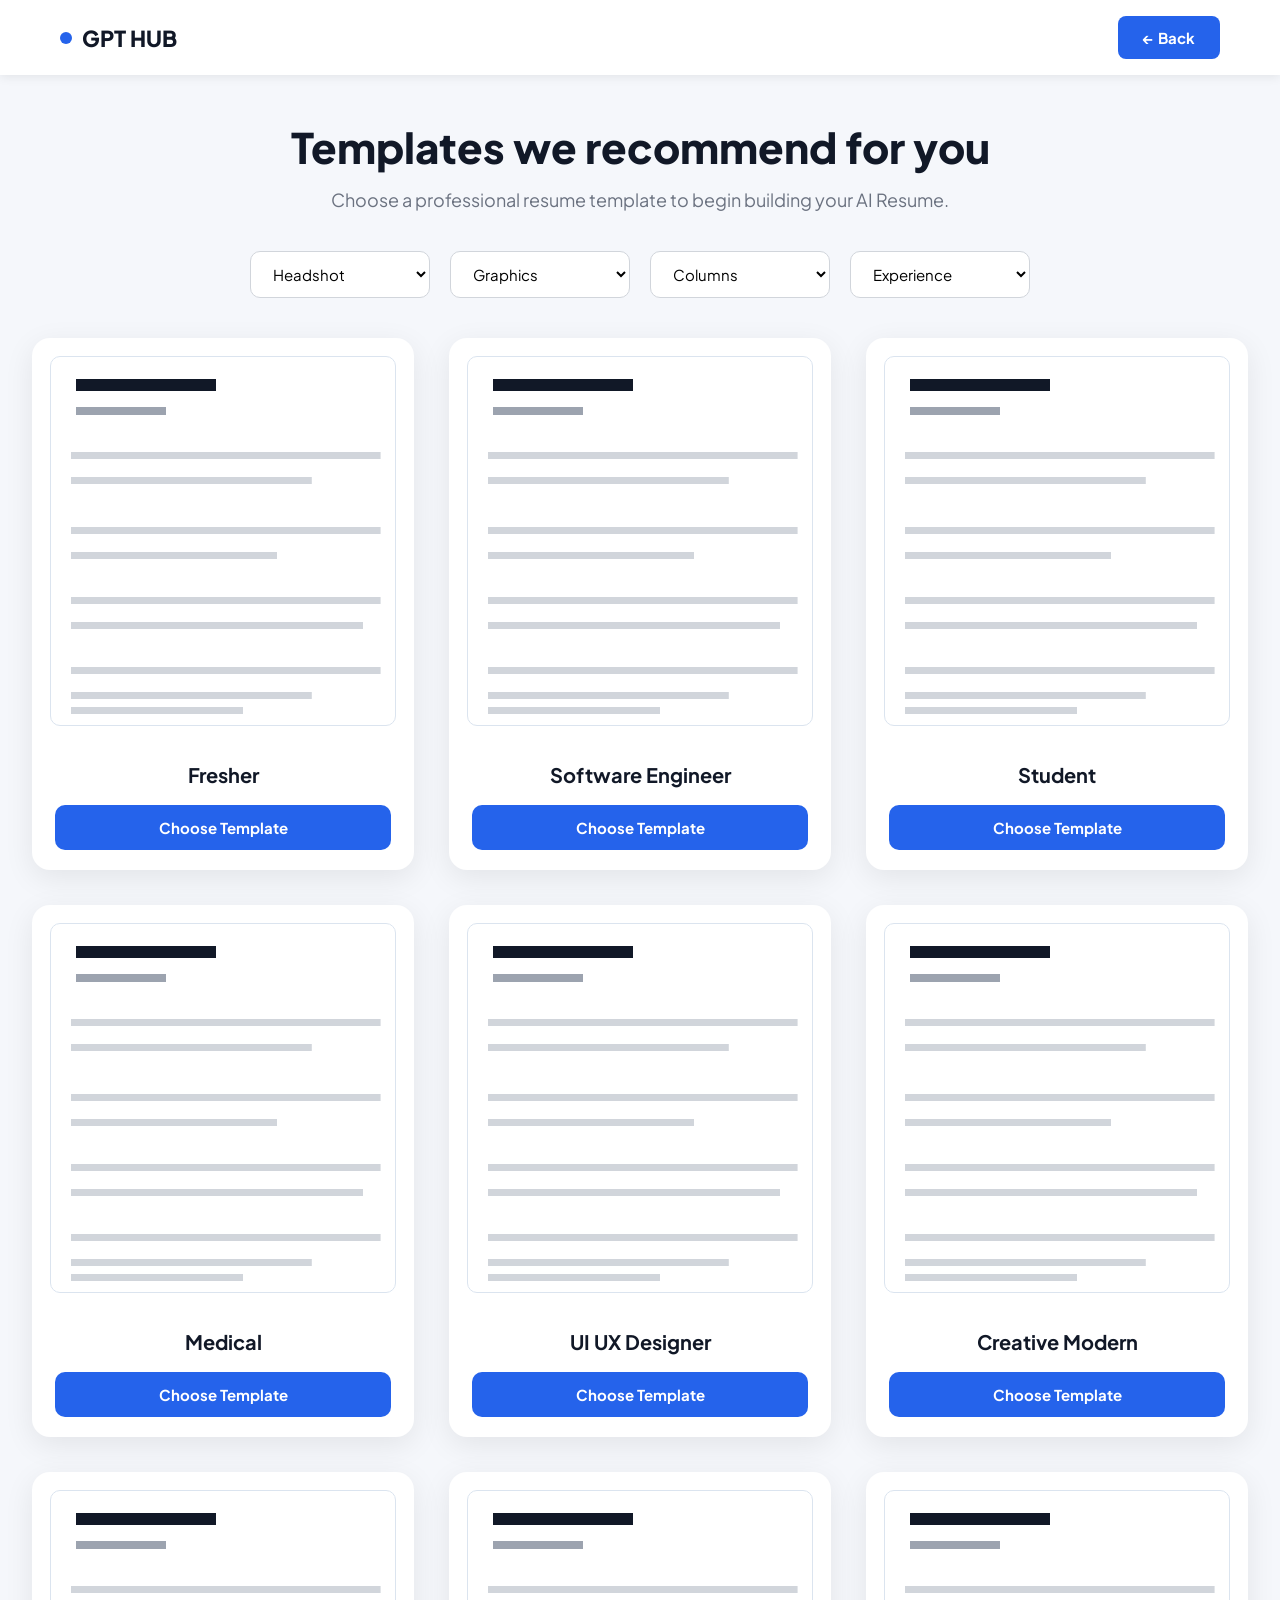
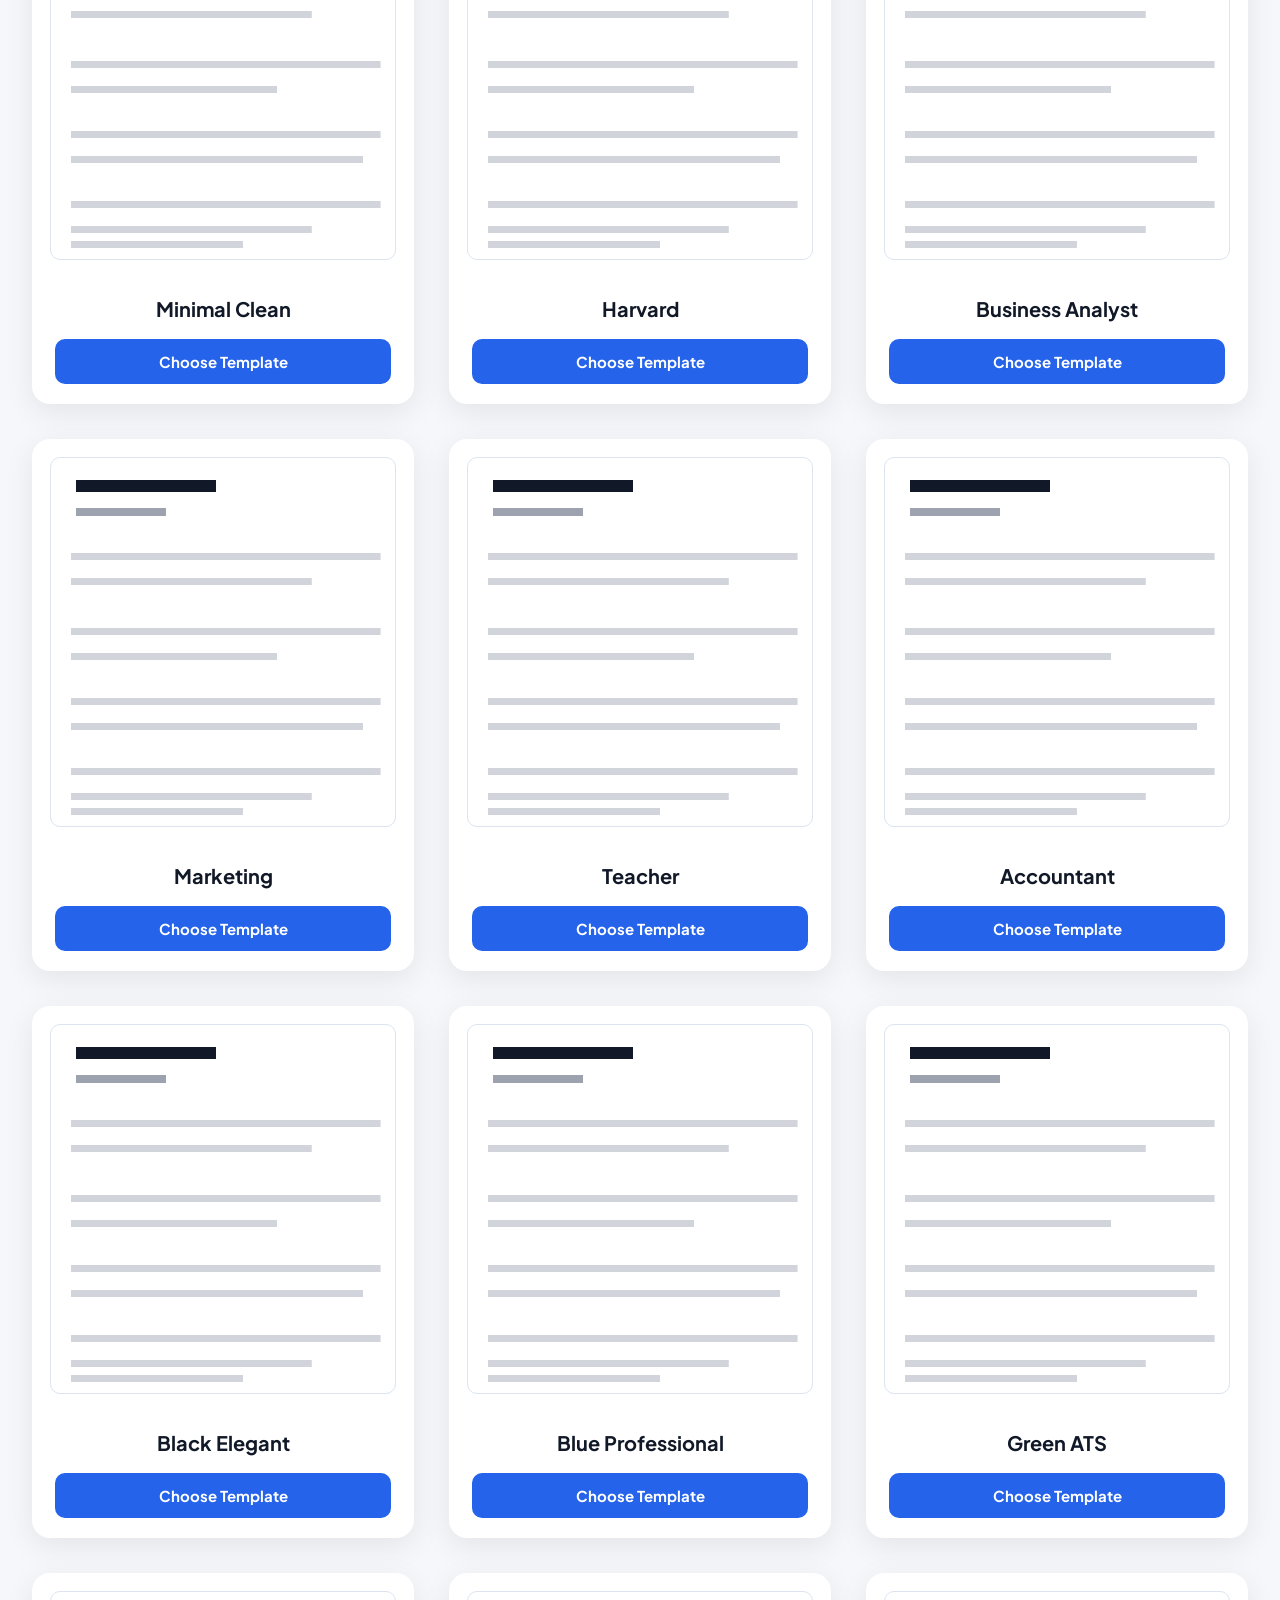
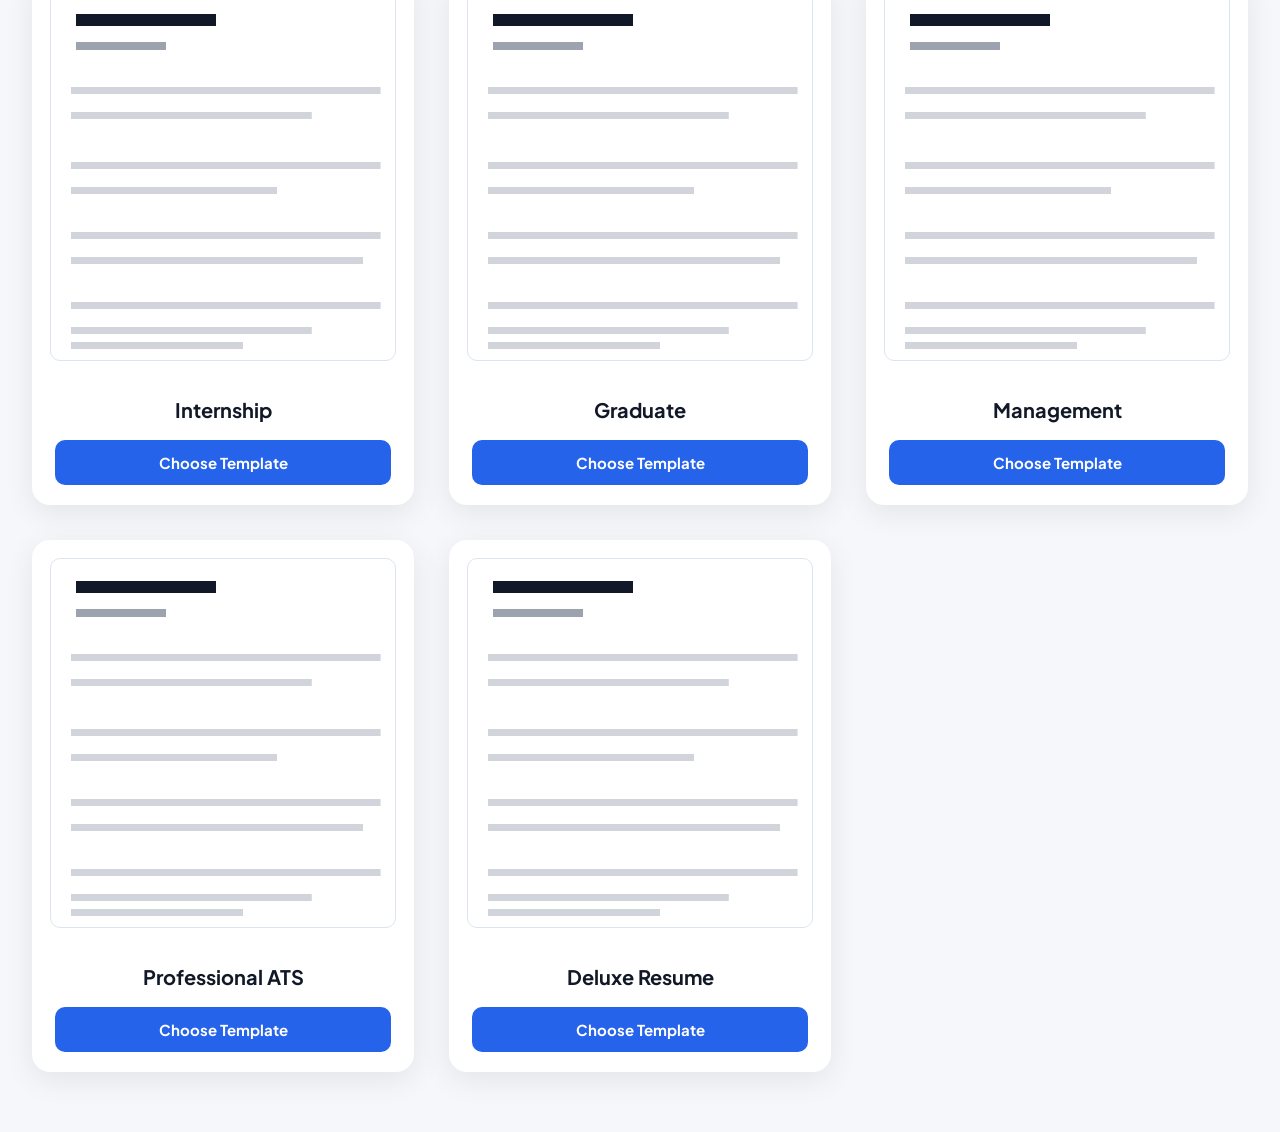
==== builder.html @ cb795959 "Updated resume builder templates" ====
<!DOCTYPE html>
<html lang="en">
<head>
    <meta charset="UTF-8">
    <meta name="viewport" content="width=device-width, initial-scale=1.0">
    <title>AI Resume Builder</title>

    <link rel="stylesheet" href="style.css">
    <link rel="stylesheet" href="builder.css">

    <link href="https://fonts.googleapis.com/css2?family=Plus+Jakarta+Sans:wght@400;500;600;700;800&display=swap" rel="stylesheet">
</head>
<body>

<header class="builder-header">

    <div class="logo">
        <span class="logo-dot"></span>
        GPT HUB
    </div>

    <div class="header-right">

        <button class="back-btn">
            ← Back
        </button>

    </div>

</header>

<section class="builder-title">

    <h1>Templates we recommend for you</h1>

    <p>
        Choose a professional resume template to begin building your AI Resume.
    </p>

</section>

<section class="filter-section">

    <select>
        <option selected hidden>Headshot</option>
        <option>With Photo</option>
        <option>Without Photo</option>
    </select>

    <select>
        <option selected hidden>Graphics</option>
        <option>Minimal</option>
        <option>Professional</option>
        <option>Creative</option>
    </select>

    <select>
        <option selected hidden>Columns</option>
        <option>One Column</option>
        <option>Two Column</option>
    </select>

    <select>
        <option selected hidden>Experience</option>
        <option>Fresher</option>
        <option>Experienced</option>
    </select>

</section>

<section class="template-grid">
       
<div class="template-card">
<div class="resume-preview software"></div>
<h3>Fresher</h3>
<button class="choose-btn">Choose Template</button>
</div>
<div class="template-card">
<div class="resume-preview software"></div>
<h3>Software Engineer</h3>
<button class="choose-btn">Choose Template</button>
</div>
<div class="template-card">
<div class="resume-preview student"></div>
<h3>Student</h3>
<button class="choose-btn">Choose Template</button>
</div>
<div class="template-card">
<div class="resume-preview medical"></div>
<h3>Medical</h3>
<button class="choose-btn">Choose Template</button>
</div>
<div class="template-card">
<div class="resume-preview uiux"></div>
<h3>UI UX Designer</h3>
<button class="choose-btn">Choose Template</button>
</div>

<div class="template-card">

    <div class="resume-preview creative"></div>

    <h3>Creative Modern</h3>

    <button class="choose-btn">
        Choose Template
    </button>

</div>

<div class="template-card">

    <div class="resume-preview minimal"></div>

    <h3>Minimal Clean</h3>

    <button class="choose-btn">
        Choose Template
    </button>

</div>

<div class="template-card">

    <div class="resume-preview harvard"></div>

    <h3>Harvard</h3>

    <button class="choose-btn">
        Choose Template
    </button>

</div>



<div class="template-card">
<div class="resume-preview business"></div>
<h3>Business Analyst</h3>
<button class="choose-btn">Choose Template</button>
</div>

<div class="template-card">
<div class="resume-preview marketing"></div>
<h3>Marketing</h3>
<button class="choose-btn">Choose Template</button>
</div>

<div class="template-card">
<div class="resume-preview teacher"></div>
<h3>Teacher</h3>
<button class="choose-btn">Choose Template</button>
</div>

<div class="template-card">
<div class="resume-preview accounting"></div>
<h3>Accountant</h3>
<button class="choose-btn">Choose Template</button>
</div>


<div class="template-card">
<div class="resume-preview black"></div>
<h3>Black Elegant</h3>
<button class="choose-btn">Choose Template</button>
</div>

<div class="template-card">
<div class="resume-preview blue"></div>
<h3>Blue Professional</h3>
<button class="choose-btn">Choose Template</button>
</div>

<div class="template-card">
<div class="resume-preview green"></div>
<h3>Green ATS</h3>
<button class="choose-btn">Choose Template</button>
</div>

<div class="template-card"><div class="resume-preview intern"></div><h3>Internship</h3><button class="choose-btn">Choose Template</button></div>

<div class="template-card"><div class="resume-preview graduate"></div><h3>Graduate</h3><button class="choose-btn">Choose Template</button></div>

<div class="template-card"><div class="resume-preview management"></div><h3>Management</h3><button class="choose-btn">Choose Template</button></div>

<div class="template-card"><div class="resume-preview professional"></div><h3>Professional ATS</h3><button class="choose-btn">Choose Template</button></div>

<div class="template-card"><div class="resume-preview deluxe"></div><h3>Deluxe Resume</h3><button class="choose-btn">Choose Template</button></div>
</section>

<script src="builder.js"></script>

</body>
</html>
---- style.css ----
:root {
    --bg-dark-base: #070b19;
    --text-white: #ffffff;
    --text-muted: #cbd5e1;
    --accent-blue: #38bdf8;
}
* {
    margin: 0;
    padding: 0;
    box-sizing: border-box;
    font-family: 'Plus Jakarta Sans', sans-serif;
}

body {
    background-color: var(--bg-dark-base);
    color: var(--text-white);
    overflow-x: hidden;
    min-height: 100vh;
}

/* FULL BACKGROUND SLIDER FRAMEWORK */
.background-slider {
    position: fixed;
    top: 0; left: 0; width: 100vw; height: 100vh;
    z-index: -2; overflow: hidden; background-color: #000;
}
.slide {
    position: absolute; top: 0; left: 0; width: 100%; height: 100%;
    background-size: cover; background-position: center; background-repeat: no-repeat;
    opacity: 0; transition: opacity 1.2s ease-in-out;
}
.slide.active { opacity: 1; }
.overlay-scrim { position: absolute; top: 0; left: 0; width: 100%; height: 100%; background: rgba(7, 11, 25, 0.92); z-index: -1; }

/* INTERFACE BRAND NAVIGATION STRUCTURE */
.navbar {
    display: flex; justify-content: space-between; align-items: center; padding: 24px 8%;
    background: rgba(7, 11, 25, 0.4); backdrop-filter: blur(10px); -webkit-backdrop-filter: blur(10px);
    border-bottom: 1px solid rgba(255, 255, 255, 0.08);
}
.logo { font-weight: 800; display: flex; align-items: center; gap: 8px; font-size: 1.15rem; }
.logo-dot { width: 8px; height: 8px; background: var(--accent-blue); border-radius: 50%; }
.nav-links { display: flex; gap: 32px; }
.nav-links a { text-decoration: none; color: var(--text-muted); font-weight: 500; }
.nav-links a.active { color: white; }

.btn-login {
    background: var(--accent-blue); color: #000; padding: 10px 24px; border-radius: 8px;
    border: none; font-weight: 700; cursor: pointer; transition: transform 0.2s;
}
.btn-login:hover { transform: scale(1.03); }

.main-wrapper { padding: 60px 8%; position: relative; z-index: 2; }
.hero-intro { text-align: center; max-width: 800px; margin: 0 auto 50px auto; }
.badge { display: inline-block; background: rgba(56, 189, 248, 0.15); color: #38bdf8; padding: 6px 16px; border-radius: 100px; font-size: 0.85rem; margin-bottom: 24px; font-weight: 600; }
.hero-title { font-size: 3.5rem; font-weight: 800; line-height: 1.2; margin-bottom: 20px; }
.gradient-box { background: #0d2c54; padding: 4px 18px; border-radius: 8px; display: inline-block; }
.hero-subtitle { color: var(--text-muted); font-size: 1.2rem; line-height: 1.6; }

/* OPTION CARD MATRIX DESIGN SETUP */
.cards-grid { display: grid; grid-template-columns: repeat(2, 1fr); gap: 30px; max-width: 1000px; margin: 0 auto; }
.feature-card { background: rgba(255, 255, 255, 0.03); backdrop-filter: blur(20px); -webkit-backdrop-filter: blur(20px); border: 1px solid rgba(255, 255, 255, 0.1); border-radius: 24px; padding: 40px; transition: all 0.3s ease; cursor: pointer; }
.feature-card:hover { transform: translateY(-8px); background: rgba(255, 255, 255, 0.07); border-color: var(--accent-blue); box-shadow: 0 20px 40px rgba(0, 0, 0, 0.7); }

.icon-wrapper { width: 50px; height: 50px; border-radius: 12px; display: flex; align-items: center; justify-content: center; margin-bottom: 20px; }
.bg-blue { background: rgba(56, 189, 248, 0.2); color: var(--accent-blue); }
.bg-purple { background: rgba(168, 85, 247, 0.2); color: #a855f7; }
.feature-card h3 { font-size: 1.5rem; margin-bottom: 12px; }
.feature-card p { color: var(--text-muted); line-height: 1.6; margin-bottom: 24px; font-size: 0.95rem; }
.action-link { font-weight: 700; color: var(--accent-blue); }

/* RECOMMENDATION INTERACTIVE CARD STACKS */
.templates-layout-grid { display: grid; grid-template-columns: repeat(auto-fill, minmax(290px, 1fr)); gap: 35px; }
.template-showcase-card { background: rgba(255, 255, 255, 0.02); border: 1px solid rgba(255, 255, 255, 0.06); border-radius: 16px; height: 390px; padding: 22px; display: flex; flex-direction: column; justify-content: space-between; cursor: pointer; transition: all 0.3s cubic-bezier(0.16, 1, 0.3, 1); }
.template-showcase-card:hover { transform: translateY(-6px); border-color: var(--accent-blue); background: rgba(255, 255, 255, 0.05); box-shadow: 0 20px 40px rgba(0,0,0,0.6); }

.template-card-preview-doc { background: #ffffff; height: 265px; border-radius: 8px; padding: 20px; display: flex; flex-direction: column; gap: 12px; }
.central-align { align-items: center; }
.creative-tint { border-left: 6px solid var(--accent-blue); }
.mock-doc-head { width: 50%; height: 16px; background: #cbd5e1; border-radius: 4px; }
.center-block { margin: 0 auto; }
.mock-doc-row { width: 100%; height: 8px; background: #e2e8f0; border-radius: 2px; }
.width-70 { width: 70%; }
.width-50 { width: 50%; }

.btn-choose-mock { width: 100%; background: rgba(255,255,255,0.06); border: 1px solid rgba(255,255,255,0.12); color: white; padding: 11px; border-radius: 8px; font-weight: 600; cursor: pointer; transition: 0.2s; }
.template-showcase-card:hover .btn-choose-mock { background: var(--accent-blue); color: #000; font-weight: 700; border-color: var(--accent-blue); }

/* AUTH REGISTRATION POPUP CONTAINER MODAL */
.custom-modal { position: fixed; top: 0; left: 0; width: 100vw; height: 100vh; background: rgba(0, 0, 0, 0.8); backdrop-filter: blur(8px); -webkit-backdrop-filter: blur(8px); display: flex; justify-content: center; align-items: center; z-index: 9999; opacity: 0; pointer-events: none; transition: opacity 0.3s ease; }
.custom-modal.show-modal { opacity: 1; pointer-events: auto; }
.custom-modal.hidden { display: none !important; }
.modal-card { background: #0f172a; border: 1px solid rgba(255, 255, 255, 0.1); border-radius: 20px; padding: 35px; max-width: 420px; width: 90%; text-align: center; transform: scale(0.85); transition: transform 0.3s cubic-bezier(0.16, 1, 0.3, 1); }
.custom-modal.show-modal .modal-card { transform: scale(1); }
.modal-icon { font-size: 3rem; margin-bottom: 15px; }
.modal-card h2 { font-size: 1.8rem; margin-bottom: 12px; font-weight: 800; }
.modal-card p { color: #94a3b8; line-height: 1.6; margin-bottom: 24px; }

.form-group { margin-bottom: 5px; }
.form-group input { width: 100%; font-size: 14px; background: rgba(255, 255, 255, 0.04); border: 1px solid rgba(255, 255, 255, 0.12); color: #fff; padding: 12px; border-radius: 8px; }
.form-group input:focus { outline: none; border-color: var(--accent-blue); background: rgba(255, 255, 255, 0.08); }
.btn-modal-action { background: var(--accent-blue); color: #000; font-weight: 700; border: none; padding: 12px; border-radius: 8px; cursor: pointer; transition: 0.2s; width: 100%; }

/* SPLIT DETAILS EXPLORATION POPUP WINDOW STYLES */
.template-deep-modal { position: fixed; top: 0; left: 0; width: 100vw; height: 100vh; background: rgba(0,0,0,0.85); backdrop-filter: blur(12px); display: flex; justify-content: center; align-items: center; z-index: 10000; }
.template-modal-core-card { background: #0f172a; border: 1px solid rgba(255,255,255,0.1); width: 90%; max-width: 860px; border-radius: 24px; padding: 40px; position: relative; box-shadow: 0 30px 60px rgba(0,0,0,0.6); }
.close-template-detail-x { position: absolute; top: 15px; right: 25px; font-size: 2.2rem; cursor: pointer; color: #64748b; }
.close-template-detail-x:hover { color: #fff; }

.template-split-container { display: grid; grid-template-columns: 1.1fr 0.9fr; gap: 40px; text-align: left; }
.template-split-left-preview { background: #ffffff; color: #000; border-radius: 12px; padding: 30px; height: 420px; overflow-y: auto; }
.preview-doc-wrapper-sheet h3 { font-size: 1.4rem; font-weight: 800; margin-bottom: 4px; color: #0f172a; }
.meta-doc-sub { font-size: 0.8rem; color: #475569; margin-bottom: 12px; }
.doc-preview-hr { border: 0; border-top: 1px solid #cbd5e1; margin-bottom: 15px; }
.skeleton-title { font-size: 0.85rem; font-weight: 700; color: #1e40af; display: block; margin-top: 15px; margin-bottom: 5px; }
.skeleton-text { font-size: 0.8rem; color: #334155; line-height: 1.5; }

.template-split-right-specs { display: flex; flex-direction: column; justify-content: center; }
.badge-tag-orange { background: rgba(249, 115, 22, 0.15); color: #f97316; padding: 4px 12px; border-radius: 6px; font-size: 0.75rem; font-weight: 700; align-self: flex-start; text-transform: uppercase; }
.template-split-right-specs h1 { font-size: 2.4rem; font-weight: 800; margin: 12px 0 6px 0; color: #fff; }
.metric-count-users { color: #64748b; font-size: 0.9rem; margin-bottom: 25px; }
.perk-bullets-matrix { list-style: none; padding: 0; margin-bottom: 30px; }
.perk-bullets-matrix li { font-size: 0.95rem; color: #cbd5e1; margin-bottom: 12px; font-weight: 500; }

.color-picker-strip-line { display: flex; gap: 10px; margin-bottom: 35px; }
.color-dot-pick { width: 24px; height: 24px; border-radius: 50%; cursor: pointer; border: 2px solid transparent; }
.color-dot-pick.current-active { border-color: #fff; transform: scale(1.1); }
.btn-execute-use-template { background: var(--accent-blue); color: #000; font-weight: 800; font-size: 1.05rem; padding: 14px; border-radius: 30px; border: none; cursor: pointer; text-align: center; width: 100%; transition: 0.2s; }
.btn-execute-use-template:hover { opacity: 0.95; transform: translateY(-2px); }

/* MEDIA ADAPTIVE SYSTEM LAYOUT BREAKPOINTS */
@media (max-width: 768px) {
    .cards-grid, .template-split-container { grid-template-columns: 1fr; gap: 20px; }
    .template-split-left-preview { height: 220px; }
    .hero-title { font-size: 2.4rem; }
}
.real-template{
    padding:0;
    overflow:hidden;
    background:#fff;
}

.template-image{
    width:100%;
    height:100%;
    object-fit:cover;
    display:block;
}
---- builder.css ----
*{
    margin:0;
    padding:0;
    box-sizing:border-box;
    font-family:'Plus Jakarta Sans',sans-serif;
}

body{
    background:#f5f7fb;
    color:#111827;
}

/* HEADER */

.builder-header{
    width:100%;
    height:75px;
    background:#fff;
    display:flex;
    justify-content:space-between;
    align-items:center;
    padding:0 60px;
    box-shadow:0 2px 10px rgba(0,0,0,.08);
    position:sticky;
    top:0;
    z-index:999;
}

.logo{
    display:flex;
    align-items:center;
    gap:10px;
    font-size:22px;
    font-weight:800;
}

.logo-dot{
    width:12px;
    height:12px;
    border-radius:50%;
    background:#2563eb;
}

.back-btn{
    background:#2563eb;
    color:#fff;
    border:none;
    padding:12px 25px;
    border-radius:8px;
    cursor:pointer;
    font-size:15px;
    font-weight:700;
    transition:.3s;
}

.back-btn:hover{
    background:#1d4ed8;
}

/* TITLE */

.builder-title{
    text-align:center;
    margin-top:45px;
}

.builder-title h1{
    font-size:42px;
    font-weight:800;
    margin-bottom:15px;
}

.builder-title p{
    color:#6b7280;
    font-size:18px;
}

/* FILTER */

.filter-section{

    width:1200px;
    max-width:95%;
    margin:40px auto;

    display:flex;
    gap:20px;
    justify-content:center;
    flex-wrap:wrap;
}

.filter-section select{

    padding:12px 18px;

    border:1px solid #d1d5db;

    border-radius:10px;

    background:#fff;

    font-size:15px;

    cursor:pointer;

    min-width:180px;
}

/* TEMPLATE GRID */

.template-grid{

    width:1300px;

    max-width:95%;

    margin:auto;

    display:grid;

    grid-template-columns:repeat(auto-fill,minmax(280px,1fr));

    gap:35px;

    padding-bottom:60px;
}

/* CARD */

.template-card{

    background:#fff;

    border-radius:18px;

    overflow:hidden;

    box-shadow:0 8px 30px rgba(0,0,0,.08);

    transition:.35s;

    cursor:pointer;
}

.template-card:hover{

    transform:translateY(-10px);

    box-shadow:0 18px 40px rgba(0,0,0,.15);
}

.template-card h3{

    text-align:center;

    padding:18px 10px;

    font-size:20px;

    font-weight:700;
}

.choose-btn{

    width:88%;

    margin:0 auto 20px;

    display:block;

    padding:13px;

    border:none;

    border-radius:10px;

    background:#2563eb;

    color:#fff;

    font-size:15px;

    font-weight:700;

    cursor:pointer;

    transition:.3s;
}

.choose-btn:hover{

    background:#1d4ed8;
}

/* RESUME PREVIEW */

.resume-preview{

    height:370px;

    background:#fff;

    margin:18px;

    border-radius:10px;

    border:1px solid #dbe4ef;

    position:relative;

    overflow:hidden;
}

/* TOP NAME */

.resume-preview::before{

    content:"";

    position:absolute;

    left:25px;

    top:22px;

    width:140px;

    height:12px;

    background:#111827;
}

/* SMALL LINES */

.resume-preview::after{

    content:"";

    position:absolute;

    left:25px;

    top:50px;

    width:90px;

    height:8px;

    background:#9ca3af;
}

/* BODY LINES */

.resume-preview div{

    display:none;
}

/* Fake Sections */

.resume-preview{

background-image:

linear-gradient(#d1d5db,#d1d5db),
linear-gradient(#d1d5db,#d1d5db),
linear-gradient(#d1d5db,#d1d5db),
linear-gradient(#d1d5db,#d1d5db),
linear-gradient(#d1d5db,#d1d5db),
linear-gradient(#d1d5db,#d1d5db),
linear-gradient(#d1d5db,#d1d5db),
linear-gradient(#d1d5db,#d1d5db),
linear-gradient(#d1d5db,#d1d5db);

background-repeat:no-repeat;

background-size:

90% 7px,
70% 7px,
90% 7px,
60% 7px,
90% 7px,
85% 7px,
90% 7px,
70% 7px,
50% 7px;

background-position:

20px 95px,
20px 120px,
20px 170px,
20px 195px,
20px 240px,
20px 265px,
20px 310px,
20px 335px,
20px 350px;
}



/* MOBILE */

@media(max-width:768px){

.builder-header{

padding:0 20px;

}

.builder-title h1{

font-size:28px;

}

.template-grid{

grid-template-columns:1fr;

}

.filter-section{

flex-direction:column;

align-items:center;

}

.filter-section select{

width:100%;

}

}
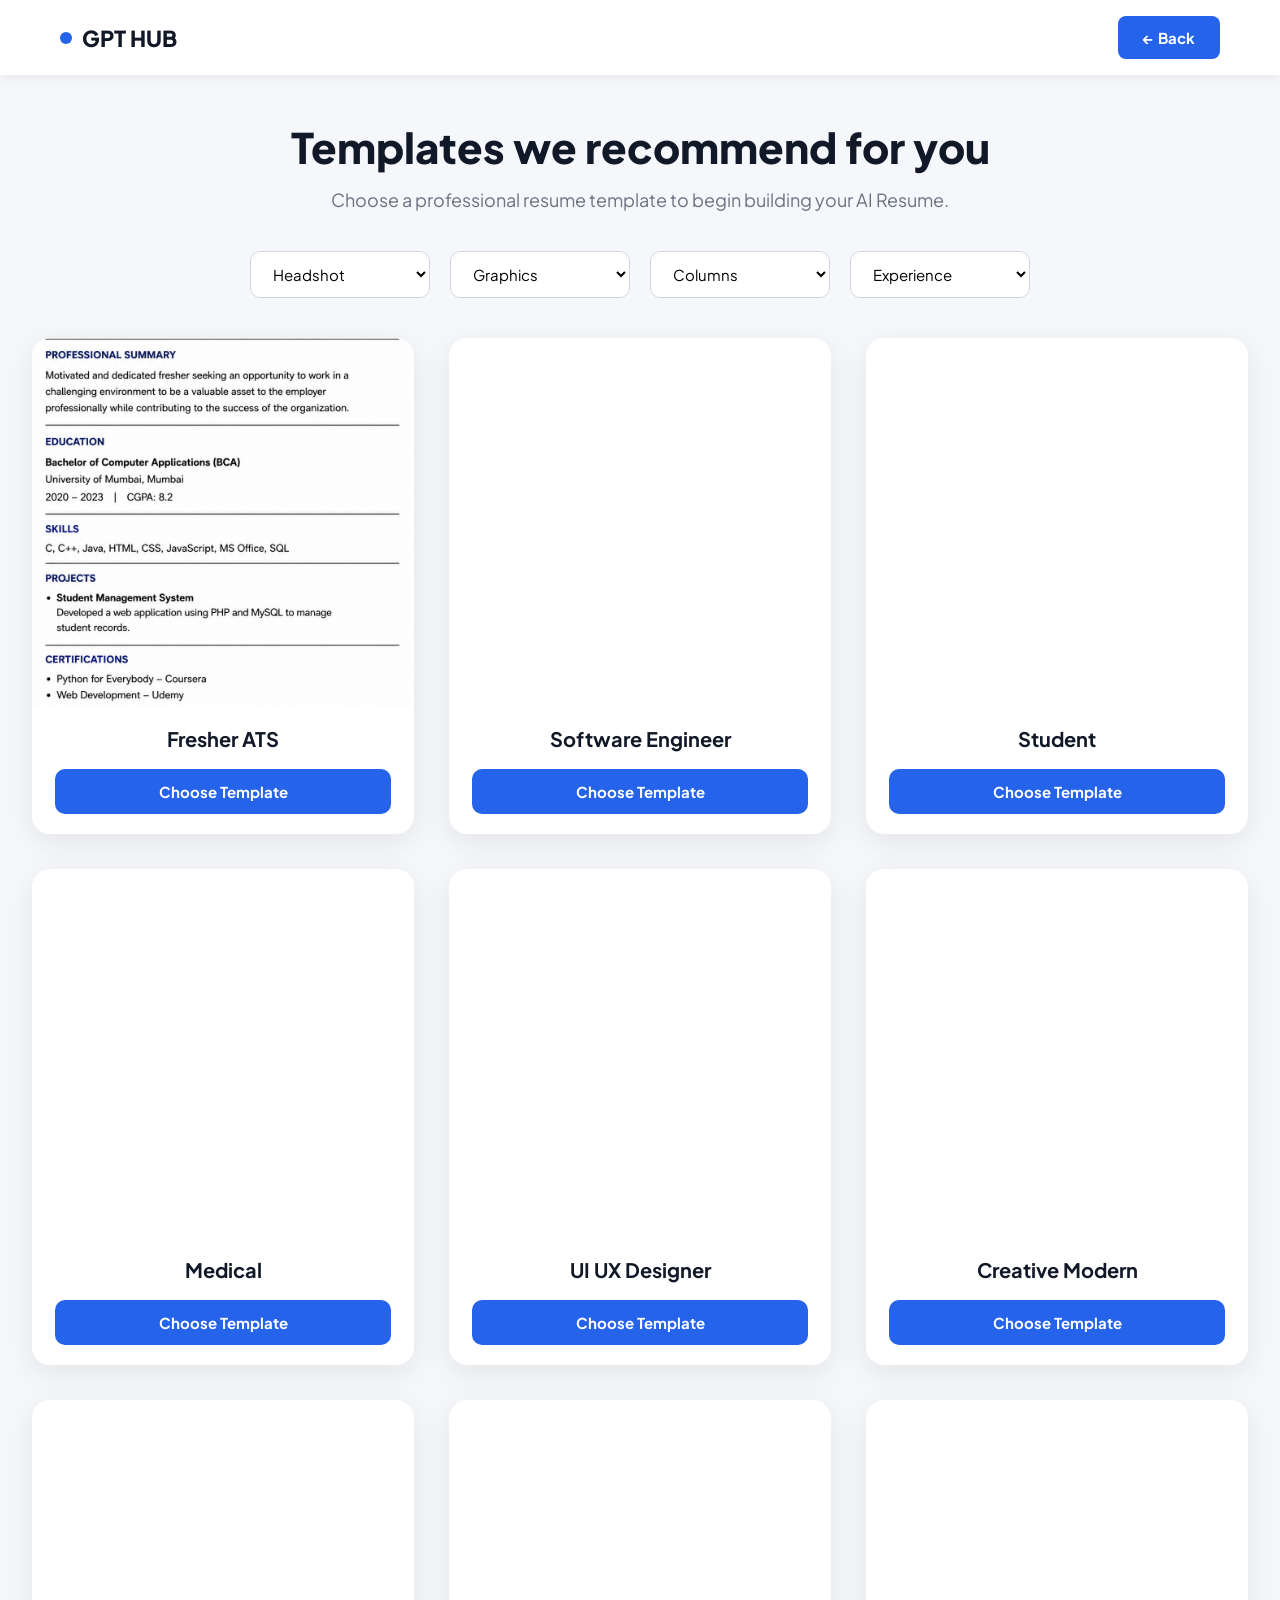
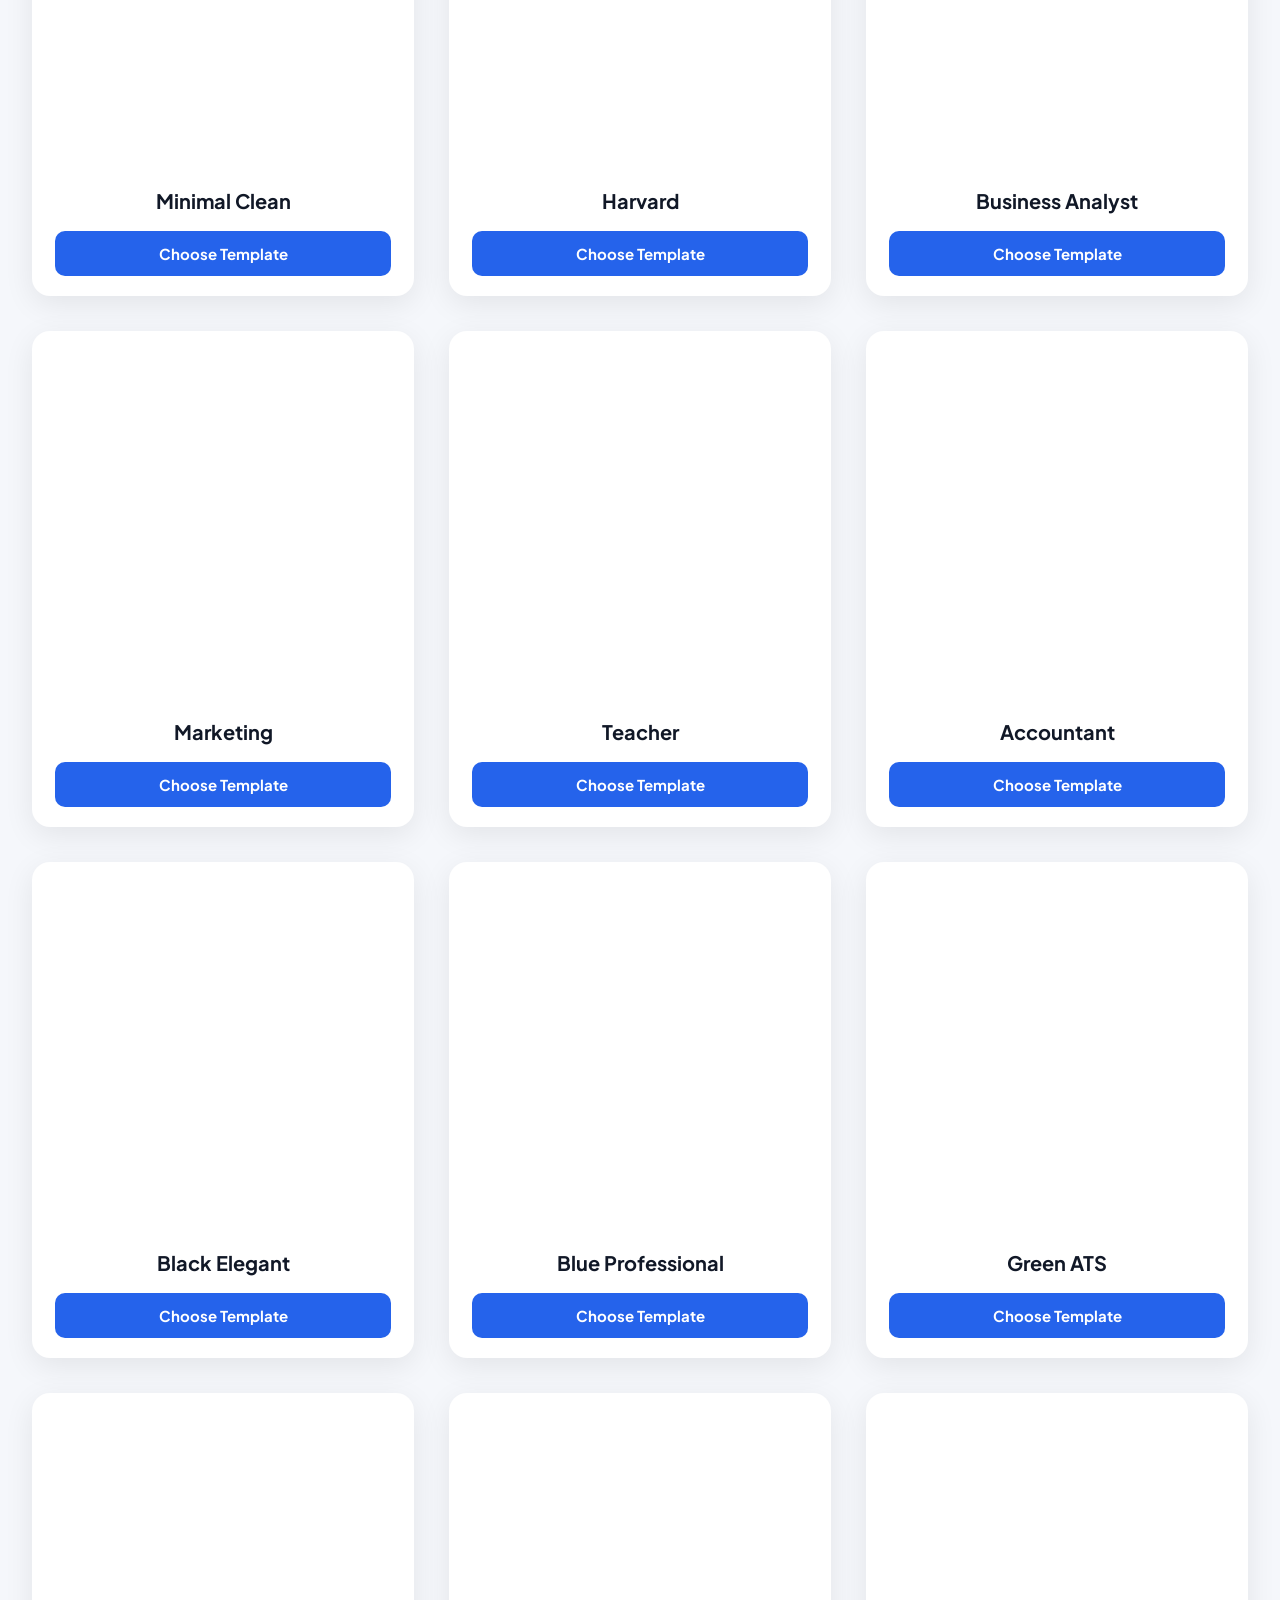
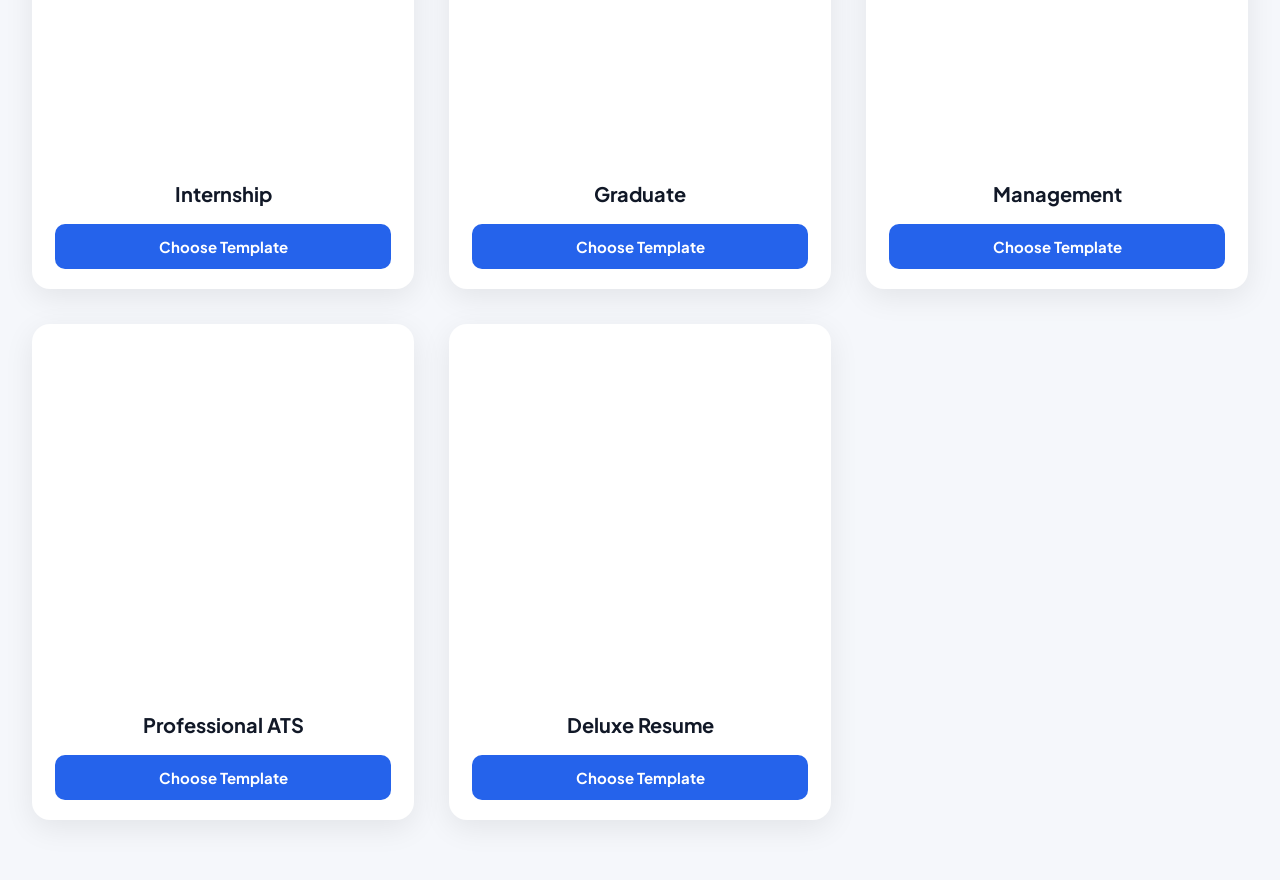
==== commit b3431459: "template added" ====
--- a/builder.html
+++ b/builder.html
@@ -1,194 +1,204 @@
-<!DOCTYPE html>
-<html lang="en">
-<head>
-    <meta charset="UTF-8">
-    <meta name="viewport" content="width=device-width, initial-scale=1.0">
-    <title>AI Resume Builder</title>
-
-    <link rel="stylesheet" href="style.css">
-    <link rel="stylesheet" href="builder.css">
-
-    <link href="https://fonts.googleapis.com/css2?family=Plus+Jakarta+Sans:wght@400;500;600;700;800&display=swap" rel="stylesheet">
-</head>
-<body>
-
-<header class="builder-header">
-
-    <div class="logo">
-        <span class="logo-dot"></span>
-        GPT HUB
-    </div>
-
-    <div class="header-right">
-
-        <button class="back-btn">
-            ← Back
-        </button>
-
-    </div>
-
-</header>
-
-<section class="builder-title">
-
-    <h1>Templates we recommend for you</h1>
-
-    <p>
-        Choose a professional resume template to begin building your AI Resume.
-    </p>
-
-</section>
-
-<section class="filter-section">
-
-    <select>
-        <option selected hidden>Headshot</option>
-        <option>With Photo</option>
-        <option>Without Photo</option>
-    </select>
-
-    <select>
-        <option selected hidden>Graphics</option>
-        <option>Minimal</option>
-        <option>Professional</option>
-        <option>Creative</option>
-    </select>
-
-    <select>
-        <option selected hidden>Columns</option>
-        <option>One Column</option>
-        <option>Two Column</option>
-    </select>
-
-    <select>
-        <option selected hidden>Experience</option>
-        <option>Fresher</option>
-        <option>Experienced</option>
-    </select>
-
-</section>
-
-<section class="template-grid">
-       
-<div class="template-card">
-<div class="resume-preview software"></div>
-<h3>Fresher</h3>
-<button class="choose-btn">Choose Template</button>
-</div>
-<div class="template-card">
-<div class="resume-preview software"></div>
-<h3>Software Engineer</h3>
-<button class="choose-btn">Choose Template</button>
-</div>
-<div class="template-card">
-<div class="resume-preview student"></div>
-<h3>Student</h3>
-<button class="choose-btn">Choose Template</button>
-</div>
-<div class="template-card">
-<div class="resume-preview medical"></div>
-<h3>Medical</h3>
-<button class="choose-btn">Choose Template</button>
-</div>
-<div class="template-card">
-<div class="resume-preview uiux"></div>
-<h3>UI UX Designer</h3>
-<button class="choose-btn">Choose Template</button>
-</div>
-
-<div class="template-card">
-
-    <div class="resume-preview creative"></div>
-
-    <h3>Creative Modern</h3>
-
-    <button class="choose-btn">
-        Choose Template
-    </button>
-
-</div>
-
-<div class="template-card">
-
-    <div class="resume-preview minimal"></div>
-
-    <h3>Minimal Clean</h3>
-
-    <button class="choose-btn">
-        Choose Template
-    </button>
-
-</div>
-
-<div class="template-card">
-
-    <div class="resume-preview harvard"></div>
-
-    <h3>Harvard</h3>
-
-    <button class="choose-btn">
-        Choose Template
-    </button>
-
-</div>
-
-
-
-<div class="template-card">
-<div class="resume-preview business"></div>
-<h3>Business Analyst</h3>
-<button class="choose-btn">Choose Template</button>
-</div>
-
-<div class="template-card">
-<div class="resume-preview marketing"></div>
-<h3>Marketing</h3>
-<button class="choose-btn">Choose Template</button>
-</div>
-
-<div class="template-card">
-<div class="resume-preview teacher"></div>
-<h3>Teacher</h3>
-<button class="choose-btn">Choose Template</button>
-</div>
-
-<div class="template-card">
-<div class="resume-preview accounting"></div>
-<h3>Accountant</h3>
-<button class="choose-btn">Choose Template</button>
-</div>
-
-
-<div class="template-card">
-<div class="resume-preview black"></div>
-<h3>Black Elegant</h3>
-<button class="choose-btn">Choose Template</button>
-</div>
-
-<div class="template-card">
-<div class="resume-preview blue"></div>
-<h3>Blue Professional</h3>
-<button class="choose-btn">Choose Template</button>
-</div>
-
-<div class="template-card">
-<div class="resume-preview green"></div>
-<h3>Green ATS</h3>
-<button class="choose-btn">Choose Template</button>
-</div>
-
-<div class="template-card"><div class="resume-preview intern"></div><h3>Internship</h3><button class="choose-btn">Choose Template</button></div>
-
-<div class="template-card"><div class="resume-preview graduate"></div><h3>Graduate</h3><button class="choose-btn">Choose Template</button></div>
-
-<div class="template-card"><div class="resume-preview management"></div><h3>Management</h3><button class="choose-btn">Choose Template</button></div>
-
-<div class="template-card"><div class="resume-preview professional"></div><h3>Professional ATS</h3><button class="choose-btn">Choose Template</button></div>
-
-<div class="template-card"><div class="resume-preview deluxe"></div><h3>Deluxe Resume</h3><button class="choose-btn">Choose Template</button></div>
-</section>
-
-<script src="builder.js"></script>
-
-</body>
-</html>+    <!DOCTYPE html>
+    <html lang="en">
+    <head>
+        <meta charset="UTF-8">
+        <meta name="viewport" content="width=device-width, initial-scale=1.0">
+        <title>AI Resume Builder</title>
+
+        <link rel="stylesheet" href="style.css">
+        <link rel="stylesheet" href="builder.css">
+
+        <link href="https://fonts.googleapis.com/css2?family=Plus+Jakarta+Sans:wght@400;500;600;700;800&display=swap" rel="stylesheet">
+    </head>
+    <body>
+
+    <header class="builder-header">
+
+        <div class="logo">
+            <span class="logo-dot"></span>
+            GPT HUB
+        </div>
+
+        <div class="header-right">
+
+            <button class="back-btn">
+                ← Back
+            </button>
+
+        </div>
+
+    </header>
+
+    <section class="builder-title">
+
+        <h1>Templates we recommend for you</h1>
+
+        <p>
+            Choose a professional resume template to begin building your AI Resume.
+        </p>
+
+    </section>
+
+    <section class="filter-section">
+
+        <select>
+            <option selected hidden>Headshot</option>
+            <option>With Photo</option>
+            <option>Without Photo</option>
+        </select>
+
+        <select>
+            <option selected hidden>Graphics</option>
+            <option>Minimal</option>
+            <option>Professional</option>
+            <option>Creative</option>
+        </select>
+
+        <select>
+            <option selected hidden>Columns</option>
+            <option>One Column</option>
+            <option>Two Column</option>
+        </select>
+
+        <select>
+            <option selected hidden>Experience</option>
+            <option>Fresher</option>
+            <option>Experienced</option>
+        </select>
+
+    </section>
+
+    <section class="template-grid">
+    <div class="template-card"
+        data-template-id="fresher-ats-1"
+        data-name="Fresher ATS">
+
+        <div class="resume-preview">
+            <img src="templates/fresher-ats-1.png"
+                alt="Fresher ATS Resume">
+        </div>
+
+        <h3>Fresher ATS</h3>
+
+        <button class="choose-btn">
+            Choose Template
+        </button>
+
+    </div>
+    <div class="template-card">
+    <div class="resume-preview software"></div>
+    <h3>Software Engineer</h3>
+    <button class="choose-btn">Choose Template</button>
+    </div>
+    <div class="template-card">
+    <div class="resume-preview student"></div>
+    <h3>Student</h3>
+    <button class="choose-btn">Choose Template</button>
+    </div>
+    <div class="template-card">
+    <div class="resume-preview medical"></div>
+    <h3>Medical</h3>
+    <button class="choose-btn">Choose Template</button>
+    </div>
+    <div class="template-card">
+    <div class="resume-preview uiux"></div>
+    <h3>UI UX Designer</h3>
+    <button class="choose-btn">Choose Template</button>
+    </div>
+
+    <div class="template-card">
+
+        <div class="resume-preview creative"></div>
+
+        <h3>Creative Modern</h3>
+
+        <button class="choose-btn">
+            Choose Template
+        </button>
+
+    </div>
+
+    <div class="template-card">
+
+        <div class="resume-preview minimal"></div>
+
+        <h3>Minimal Clean</h3>
+
+        <button class="choose-btn">
+            Choose Template
+        </button>
+
+    </div>
+
+    <div class="template-card">
+
+        <div class="resume-preview harvard"></div>
+
+        <h3>Harvard</h3>
+
+        <button class="choose-btn">
+            Choose Template
+        </button>
+
+    </div>
+
+
+
+    <div class="template-card">
+    <div class="resume-preview business"></div>
+    <h3>Business Analyst</h3>
+    <button class="choose-btn">Choose Template</button>
+    </div>
+
+    <div class="template-card">
+    <div class="resume-preview marketing"></div>
+    <h3>Marketing</h3>
+    <button class="choose-btn">Choose Template</button>
+    </div>
+
+    <div class="template-card">
+    <div class="resume-preview teacher"></div>
+    <h3>Teacher</h3>
+    <button class="choose-btn">Choose Template</button>
+    </div>
+
+    <div class="template-card">
+    <div class="resume-preview accounting"></div>
+    <h3>Accountant</h3>
+    <button class="choose-btn">Choose Template</button>
+    </div>
+
+
+    <div class="template-card">
+    <div class="resume-preview black"></div>
+    <h3>Black Elegant</h3>
+    <button class="choose-btn">Choose Template</button>
+    </div>
+
+    <div class="template-card">
+    <div class="resume-preview blue"></div>
+    <h3>Blue Professional</h3>
+    <button class="choose-btn">Choose Template</button>
+    </div>
+
+    <div class="template-card">
+    <div class="resume-preview green"></div>
+    <h3>Green ATS</h3>
+    <button class="choose-btn">Choose Template</button>
+    </div>
+
+    <div class="template-card"><div class="resume-preview intern"></div><h3>Internship</h3><button class="choose-btn">Choose Template</button></div>
+
+    <div class="template-card"><div class="resume-preview graduate"></div><h3>Graduate</h3><button class="choose-btn">Choose Template</button></div>
+
+    <div class="template-card"><div class="resume-preview management"></div><h3>Management</h3><button class="choose-btn">Choose Template</button></div>
+
+    <div class="template-card"><div class="resume-preview professional"></div><h3>Professional ATS</h3><button class="choose-btn">Choose Template</button></div>
+
+    <div class="template-card"><div class="resume-preview deluxe"></div><h3>Deluxe Resume</h3><button class="choose-btn">Choose Template</button></div>
+    </section>
+
+    <script src="builder.js"></script>
+
+    </body>
+    </html>
--- a/builder.css
+++ b/builder.css
@@ -193,148 +193,68 @@
 }
 
 /* RESUME PREVIEW */
-
 .resume-preview{
-
     height:370px;
-
-    background:#fff;
-
-    margin:18px;
-
-    border-radius:10px;
-
-    border:1px solid #dbe4ef;
-
-    position:relative;
-
+    margin:0;
     overflow:hidden;
-}
-
-/* TOP NAME */
-
-.resume-preview::before{
-
-    content:"";
-
-    position:absolute;
-
-    left:25px;
-
-    top:22px;
-
-    width:140px;
-
-    height:12px;
-
-    background:#111827;
-}
-
-/* SMALL LINES */
-
+    border-bottom:1px solid #eee;
+}
+
+.resume-preview img{
+    width:100%;
+    height:100%;
+    object-fit:cover;
+    display:block;
+}
+/* MOBILE */
+
+@media(max-width:768px){
+
+.builder-header{
+
+padding:0 20px;
+
+}
+
+.builder-title h1{
+
+font-size:28px;
+
+}
+
+.template-grid{
+
+grid-template-columns:1fr;
+
+}
+
+.filter-section{
+
+flex-direction:column;
+
+align-items:center;
+
+}
+
+.filter-section select{
+
+width:100%;
+
+}
+
+}
+/* REMOVE ALL FAKE RESUME LINES */
+
+.resume-preview::before,
 .resume-preview::after{
-
-    content:"";
-
-    position:absolute;
-
-    left:25px;
-
-    top:50px;
-
-    width:90px;
-
-    height:8px;
-
-    background:#9ca3af;
-}
-
-/* BODY LINES */
-
-.resume-preview div{
-
-    display:none;
-}
-
-/* Fake Sections */
-
+    display:none !important;
+    content:none !important;
+}
 .resume-preview{
-
-background-image:
-
-linear-gradient(#d1d5db,#d1d5db),
-linear-gradient(#d1d5db,#d1d5db),
-linear-gradient(#d1d5db,#d1d5db),
-linear-gradient(#d1d5db,#d1d5db),
-linear-gradient(#d1d5db,#d1d5db),
-linear-gradient(#d1d5db,#d1d5db),
-linear-gradient(#d1d5db,#d1d5db),
-linear-gradient(#d1d5db,#d1d5db),
-linear-gradient(#d1d5db,#d1d5db);
-
-background-repeat:no-repeat;
-
-background-size:
-
-90% 7px,
-70% 7px,
-90% 7px,
-60% 7px,
-90% 7px,
-85% 7px,
-90% 7px,
-70% 7px,
-50% 7px;
-
-background-position:
-
-20px 95px,
-20px 120px,
-20px 170px,
-20px 195px,
-20px 240px,
-20px 265px,
-20px 310px,
-20px 335px,
-20px 350px;
-}
-
-
-
-/* MOBILE */
-
-@media(max-width:768px){
-
-.builder-header{
-
-padding:0 20px;
-
-}
-
-.builder-title h1{
-
-font-size:28px;
-
-}
-
-.template-grid{
-
-grid-template-columns:1fr;
-
-}
-
-.filter-section{
-
-flex-direction:column;
-
-align-items:center;
-
-}
-
-.filter-section select{
-
-width:100%;
-
-}
-
-}+    background-image:none !important;
+    border:none !important;
+}
+
+.resume-preview *{
+    background-image:none !important;
+}
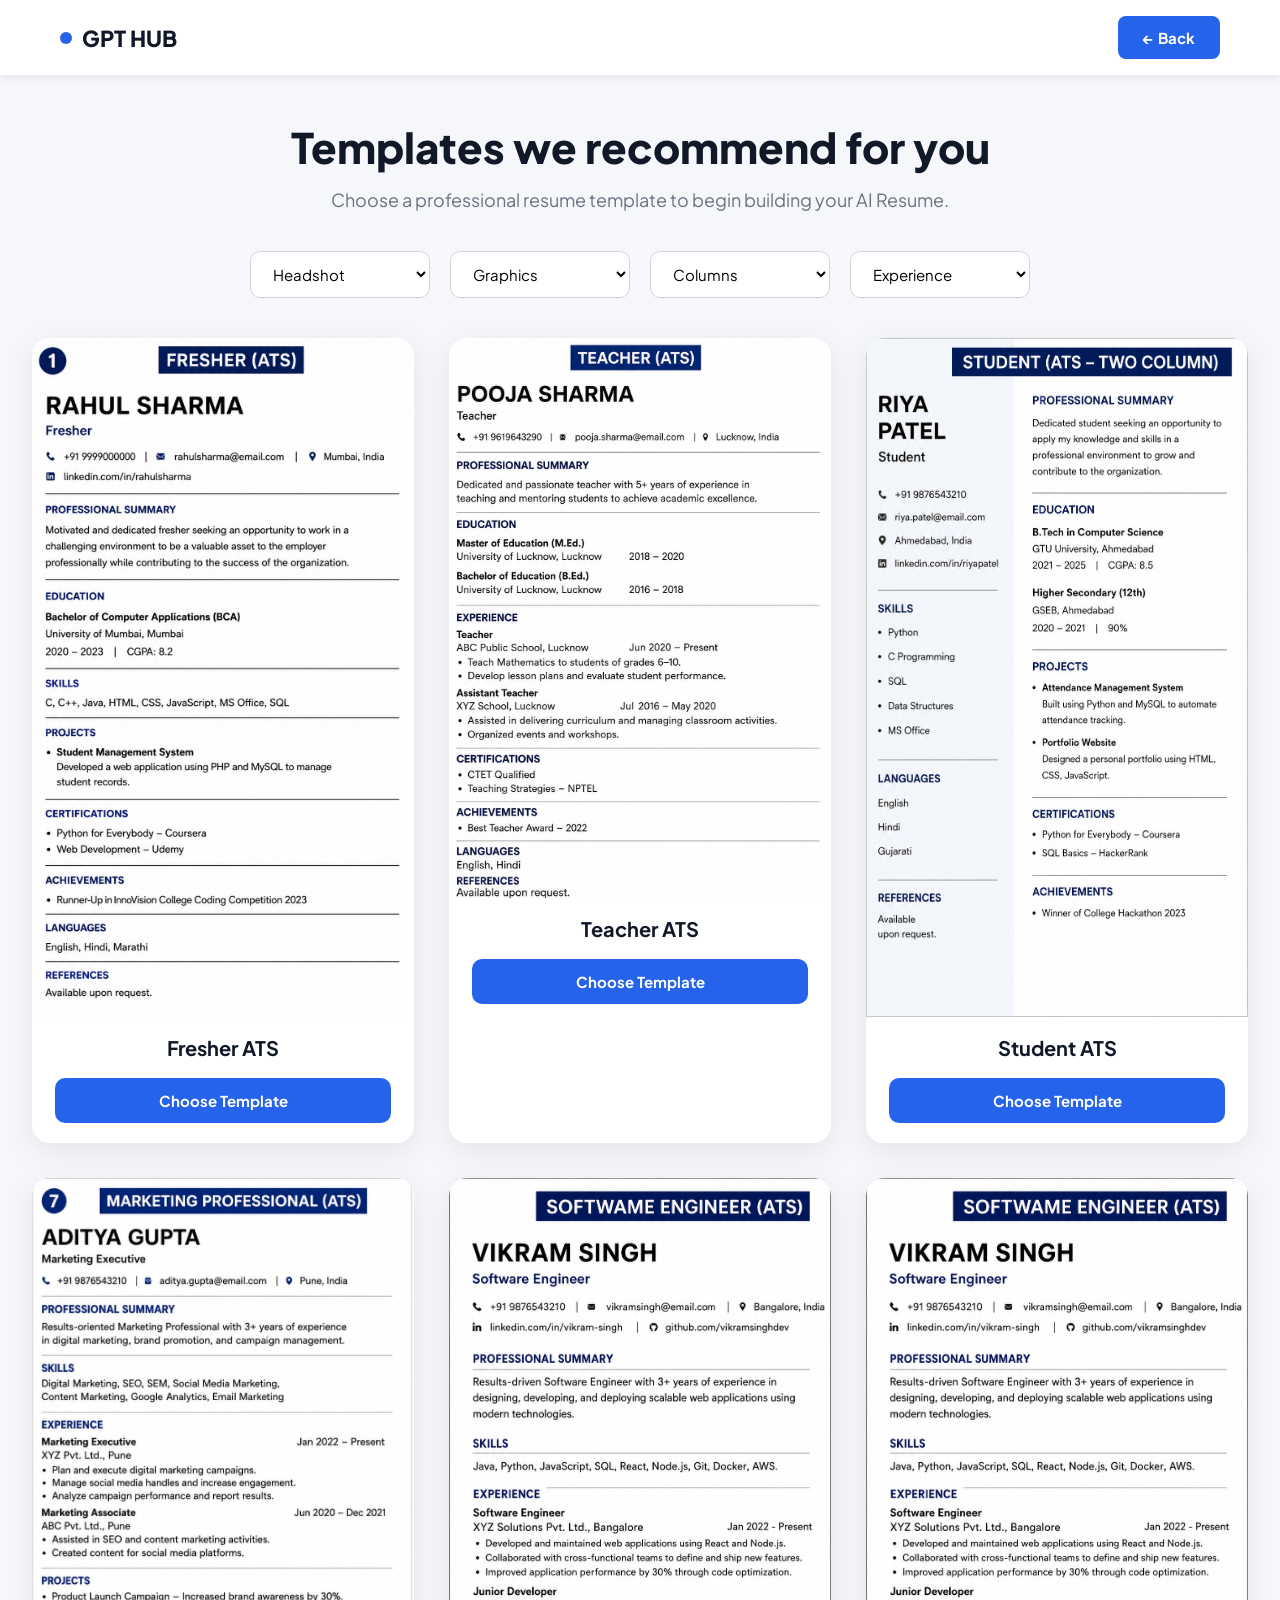
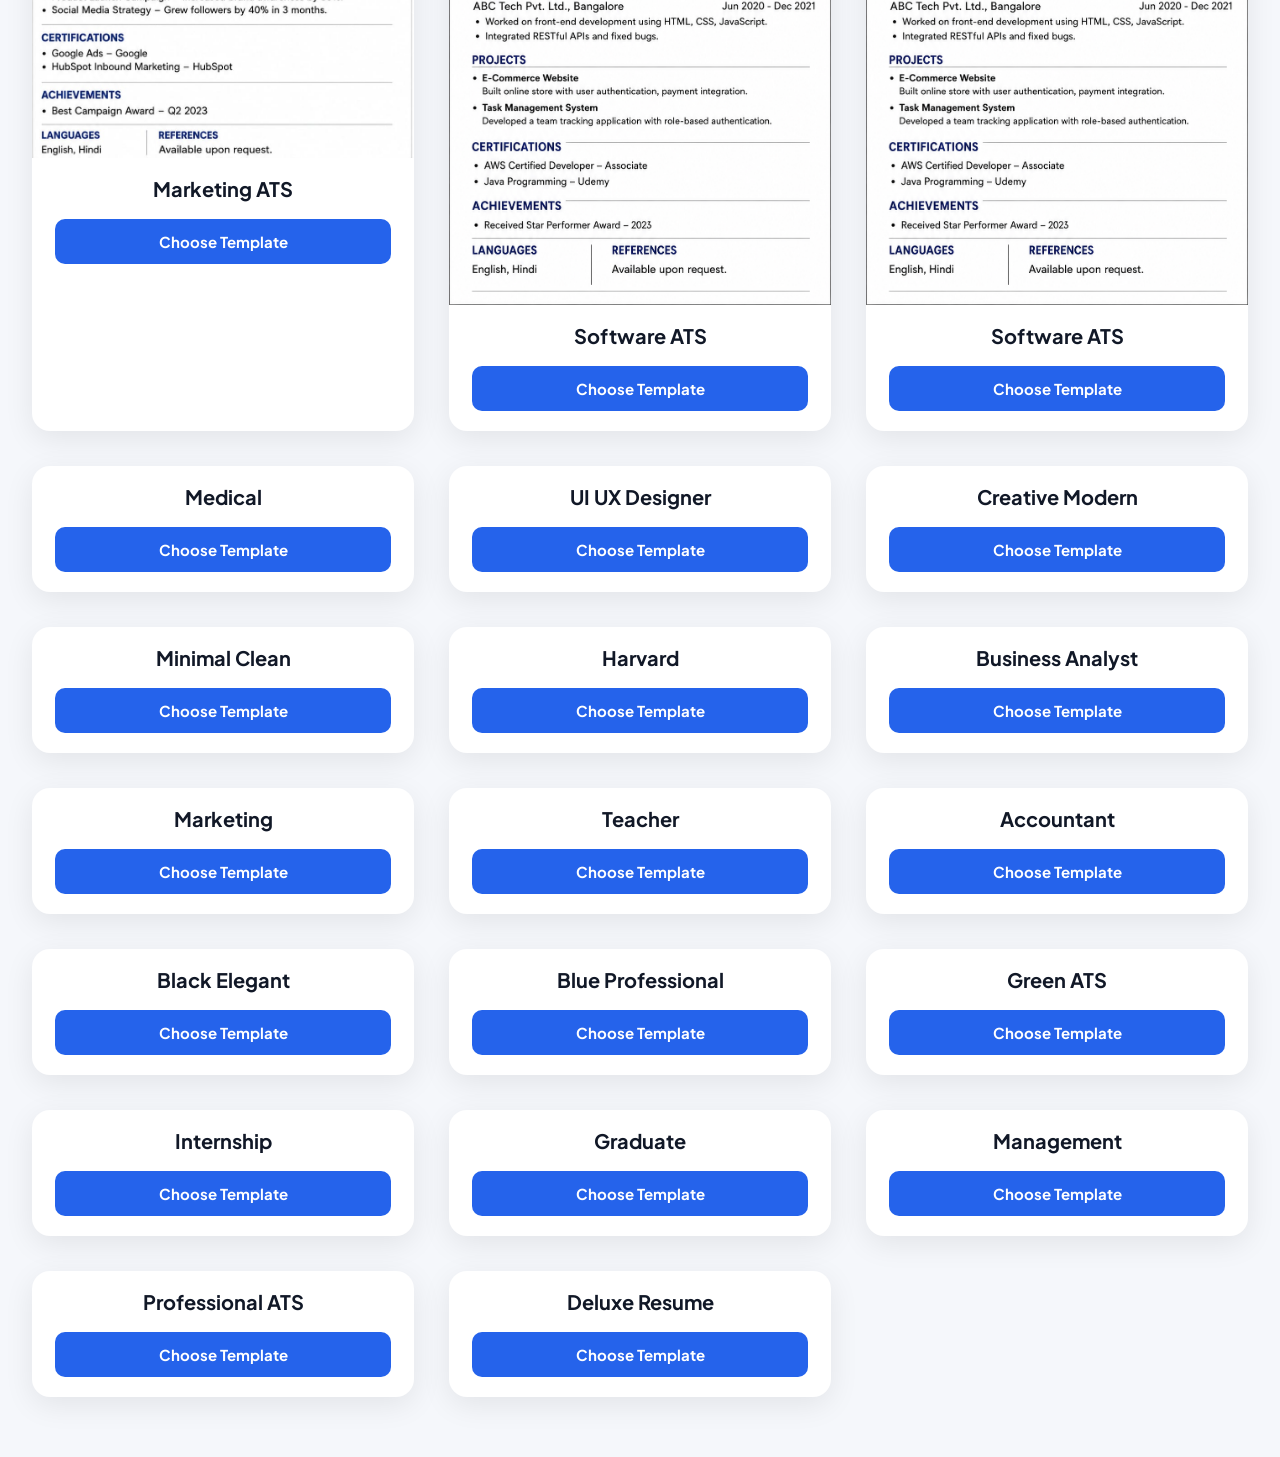
==== commit 8e50f5fa: "some templates" ====
--- a/builder.html
+++ b/builder.html
@@ -85,16 +85,86 @@
         </button>
 
     </div>
-    <div class="template-card">
-    <div class="resume-preview software"></div>
-    <h3>Software Engineer</h3>
-    <button class="choose-btn">Choose Template</button>
-    </div>
-    <div class="template-card">
-    <div class="resume-preview student"></div>
-    <h3>Student</h3>
-    <button class="choose-btn">Choose Template</button>
-    </div>
+    <div class="template-card"
+     data-template-id="teacher-ats-1"
+     data-name="Teacher ATS">
+
+    <div class="resume-preview">
+        <img src="templates/teacher-ats-2.png"
+             alt="Teacher ATS Resume">
+    </div>
+
+    <h3>Teacher ATS</h3>
+
+    <button class="choose-btn">
+        Choose Template
+    </button>
+
+</div>
+   <div class="template-card"
+     data-template-id="student-ats-1"
+     data-name="Student ATS">
+
+    <div class="resume-preview">
+        <img src="templates/student-ats-3.png"
+             alt="Student ATS Resume">
+    </div>
+
+    <h3>Student ATS</h3>
+
+    <button class="choose-btn">
+        Choose Template
+    </button>
+
+</div>
+<div class="template-card"
+     data-template-id="marketing-ats-4"
+     data-name="Marketing ATS">
+
+    <div class="resume-preview">
+        <img src="templates/marketing-ats-4.jpeg"
+             alt="Marketing ATS Resume">
+    </div>
+
+    <h3>Marketing ATS</h3>
+
+    <button class="choose-btn">
+        Choose Template
+    </button>
+
+</div>
+<div class="template-card"
+     data-template-id="software-ats-5"
+     data-name="Software ATS">
+
+    <div class="resume-preview">
+        <img src="templates/software-ats-5.png"
+             alt="Software ATS Resume">
+    </div>
+
+    <h3>Software ATS</h3>
+
+    <button class="choose-btn">
+        Choose Template
+    </button>
+
+</div>
+<div class="template-card"
+     data-template-id="software-ats-5"
+     data-name="Software ATS">
+
+    <div class="resume-preview">
+        <img src="templates/software-ats-5.png"
+             alt="Software ATS Resume">
+    </div>
+
+    <h3>Software ATS</h3>
+
+    <button class="choose-btn">
+        Choose Template
+    </button>
+
+</div>
     <div class="template-card">
     <div class="resume-preview medical"></div>
     <h3>Medical</h3>
--- a/builder.css
+++ b/builder.css
@@ -193,18 +193,19 @@
 }
 
 /* RESUME PREVIEW */
+/* RESUME PREVIEW */
 .resume-preview{
-    height:370px;
-    margin:0;
+    height:auto;
     overflow:hidden;
     border-bottom:1px solid #eee;
+    background:#fff;
 }
 
 .resume-preview img{
     width:100%;
-    height:100%;
-    object-fit:cover;
+    height:auto;
     display:block;
+    object-fit:contain;
 }
 /* MOBILE */
 
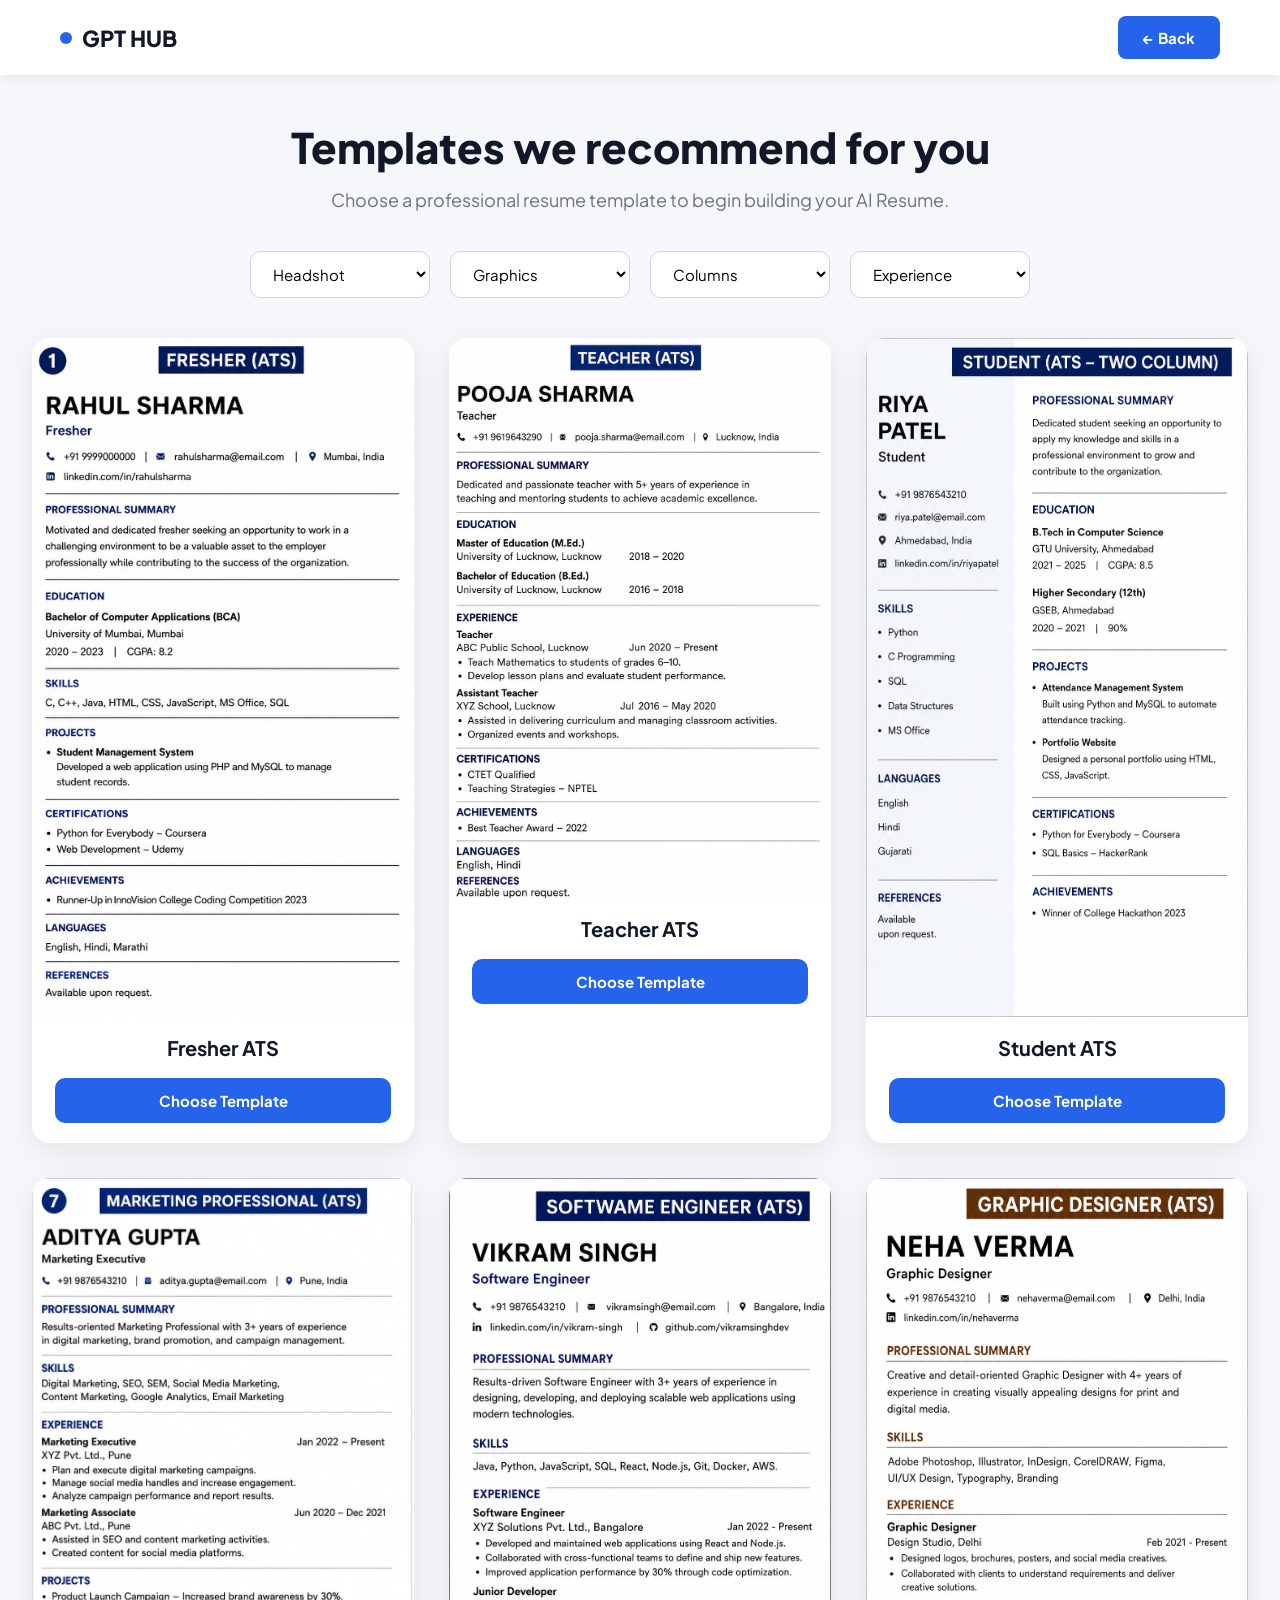
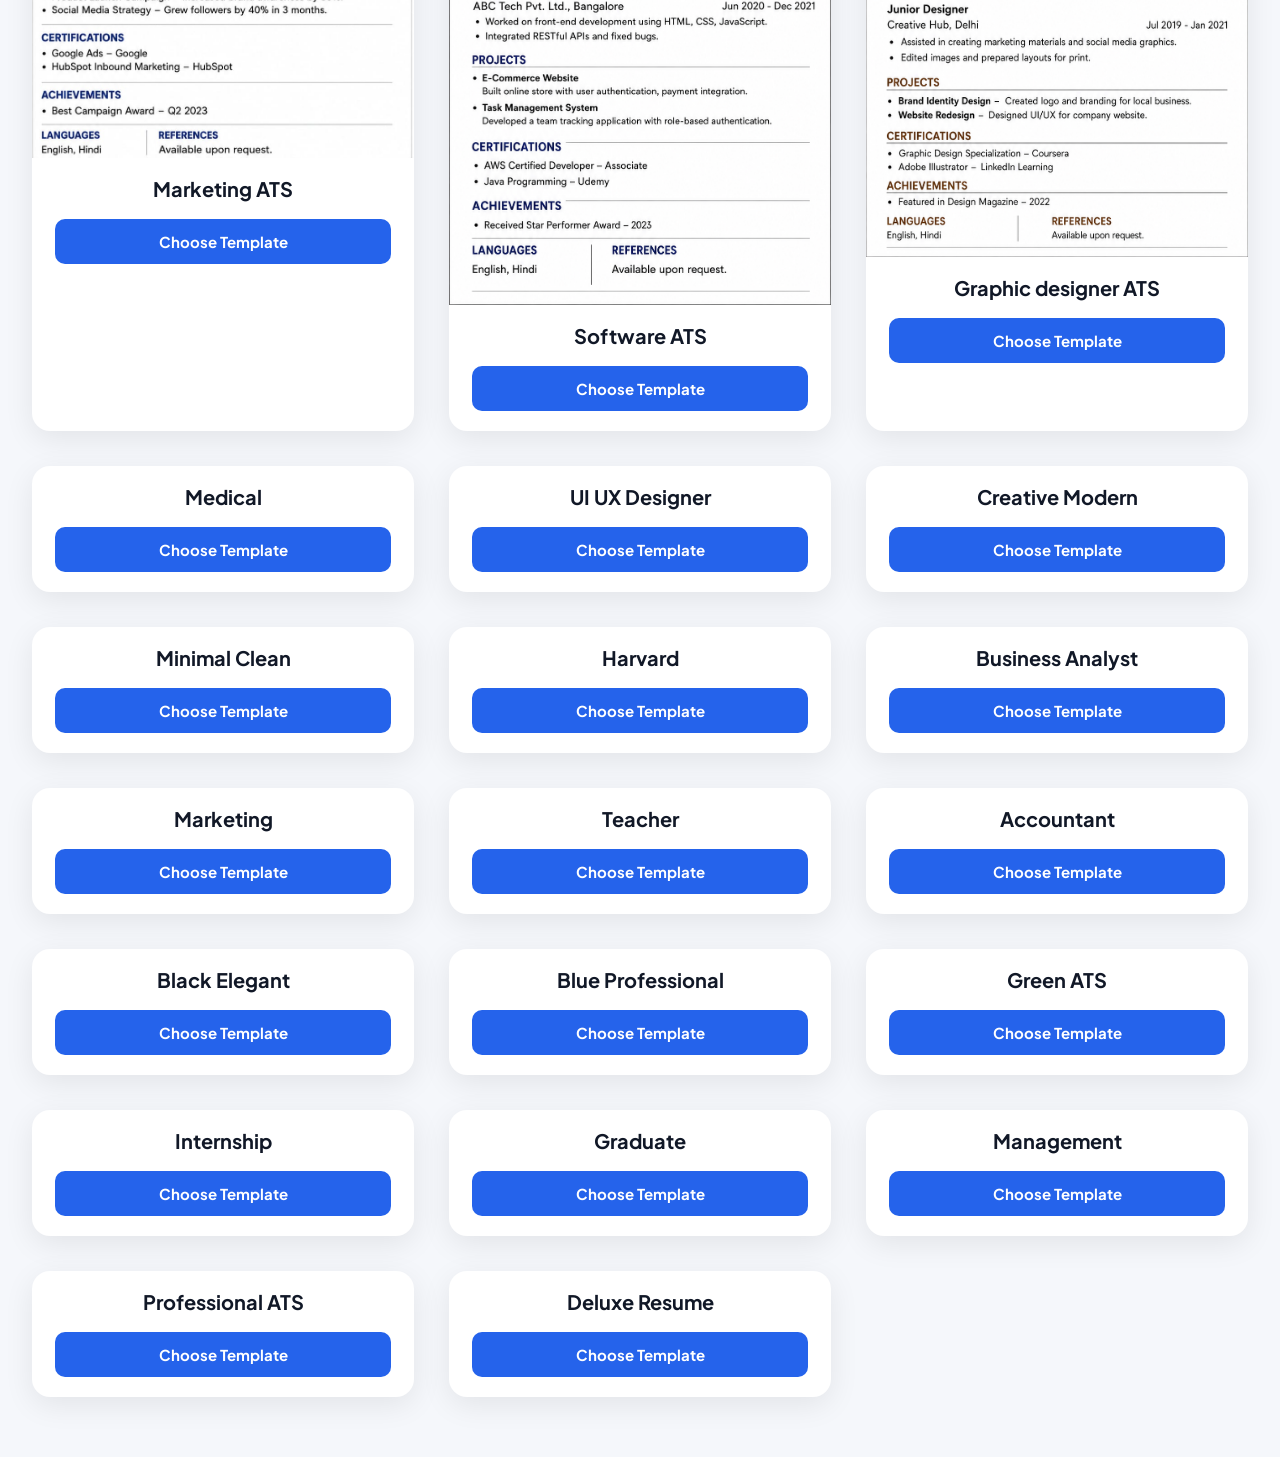
==== commit e3af4b05: "some templates" ====
--- a/builder.html
+++ b/builder.html
@@ -149,16 +149,18 @@
     </button>
 
 </div>
+
+
 <div class="template-card"
      data-template-id="software-ats-5"
-     data-name="Software ATS">
-
-    <div class="resume-preview">
-        <img src="templates/software-ats-5.png"
-             alt="Software ATS Resume">
-    </div>
-
-    <h3>Software ATS</h3>
+     data-name="Graphics Designer">
+
+    <div class="resume-preview">
+        <img src="templates/Graphic-designer-6.png"
+             alt="Graphic designer Resume">
+    </div>
+
+    <h3>Graphic designer ATS</h3>
 
     <button class="choose-btn">
         Choose Template
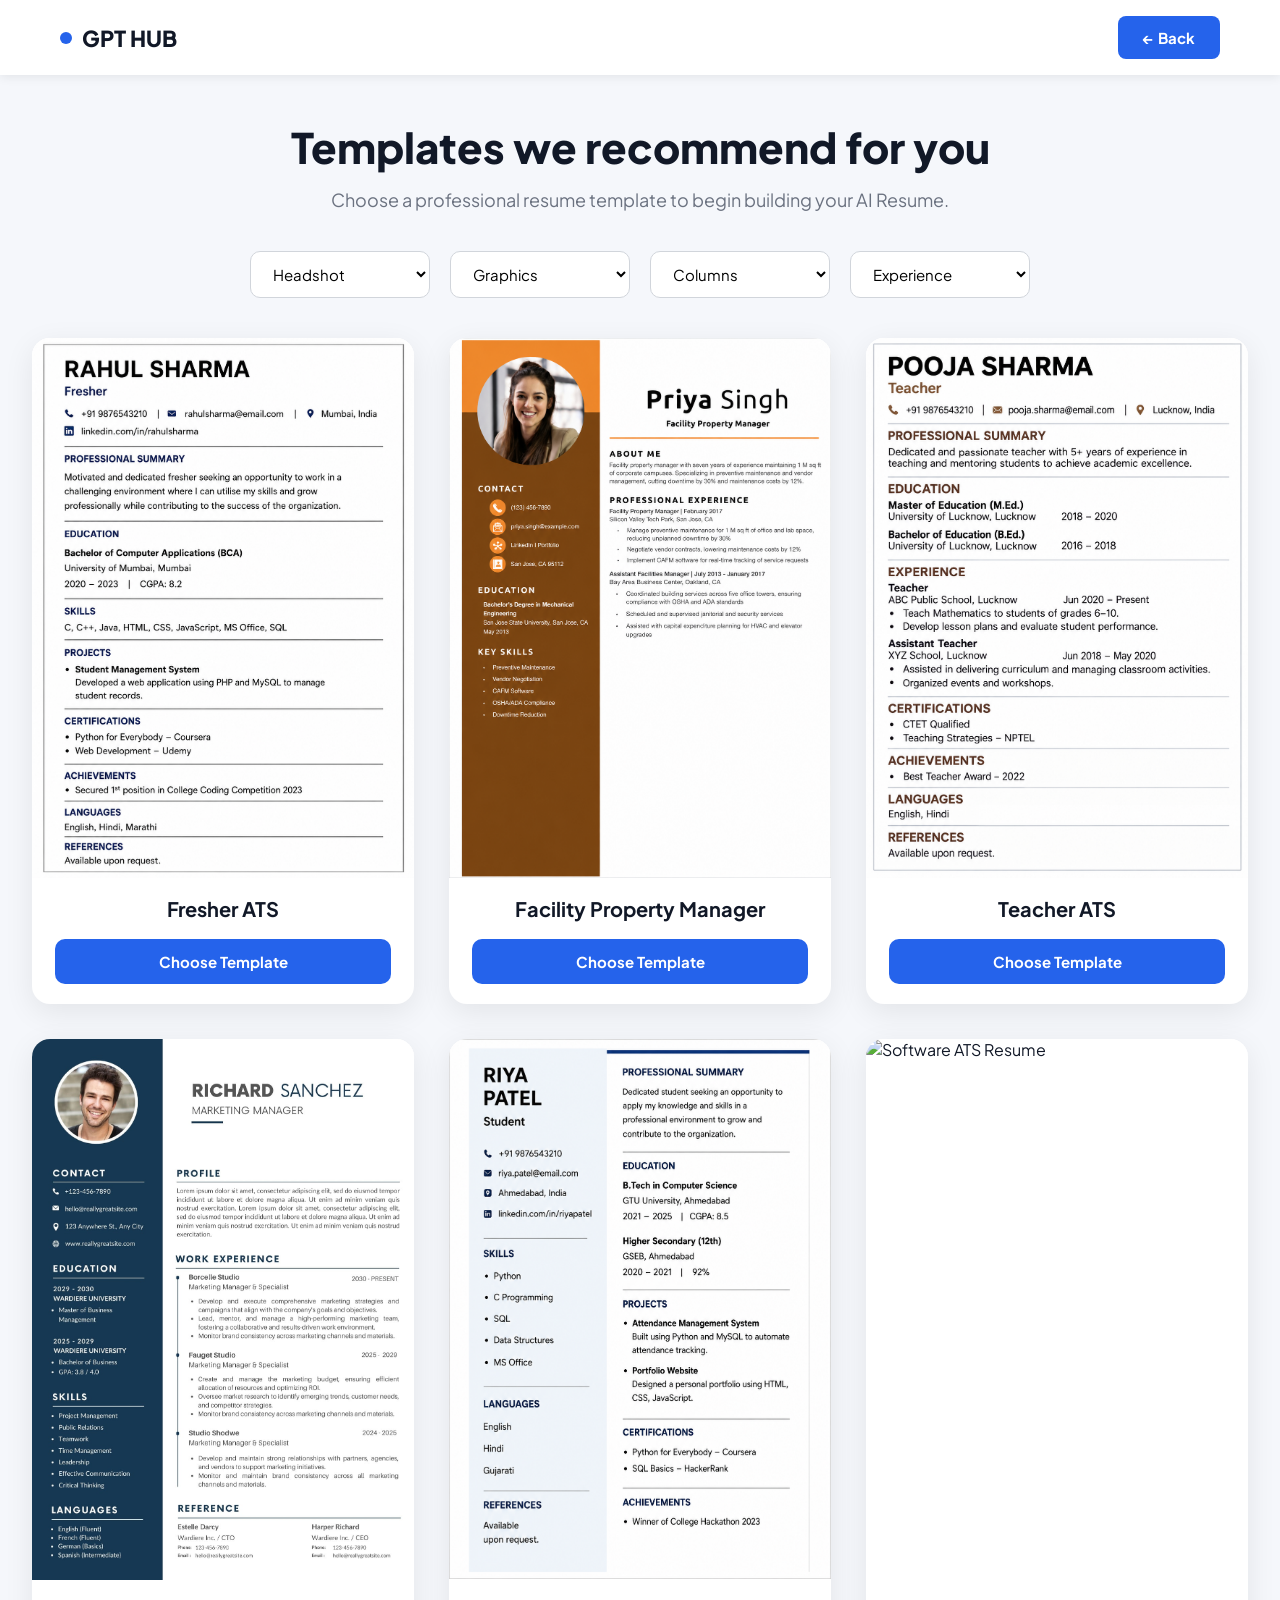
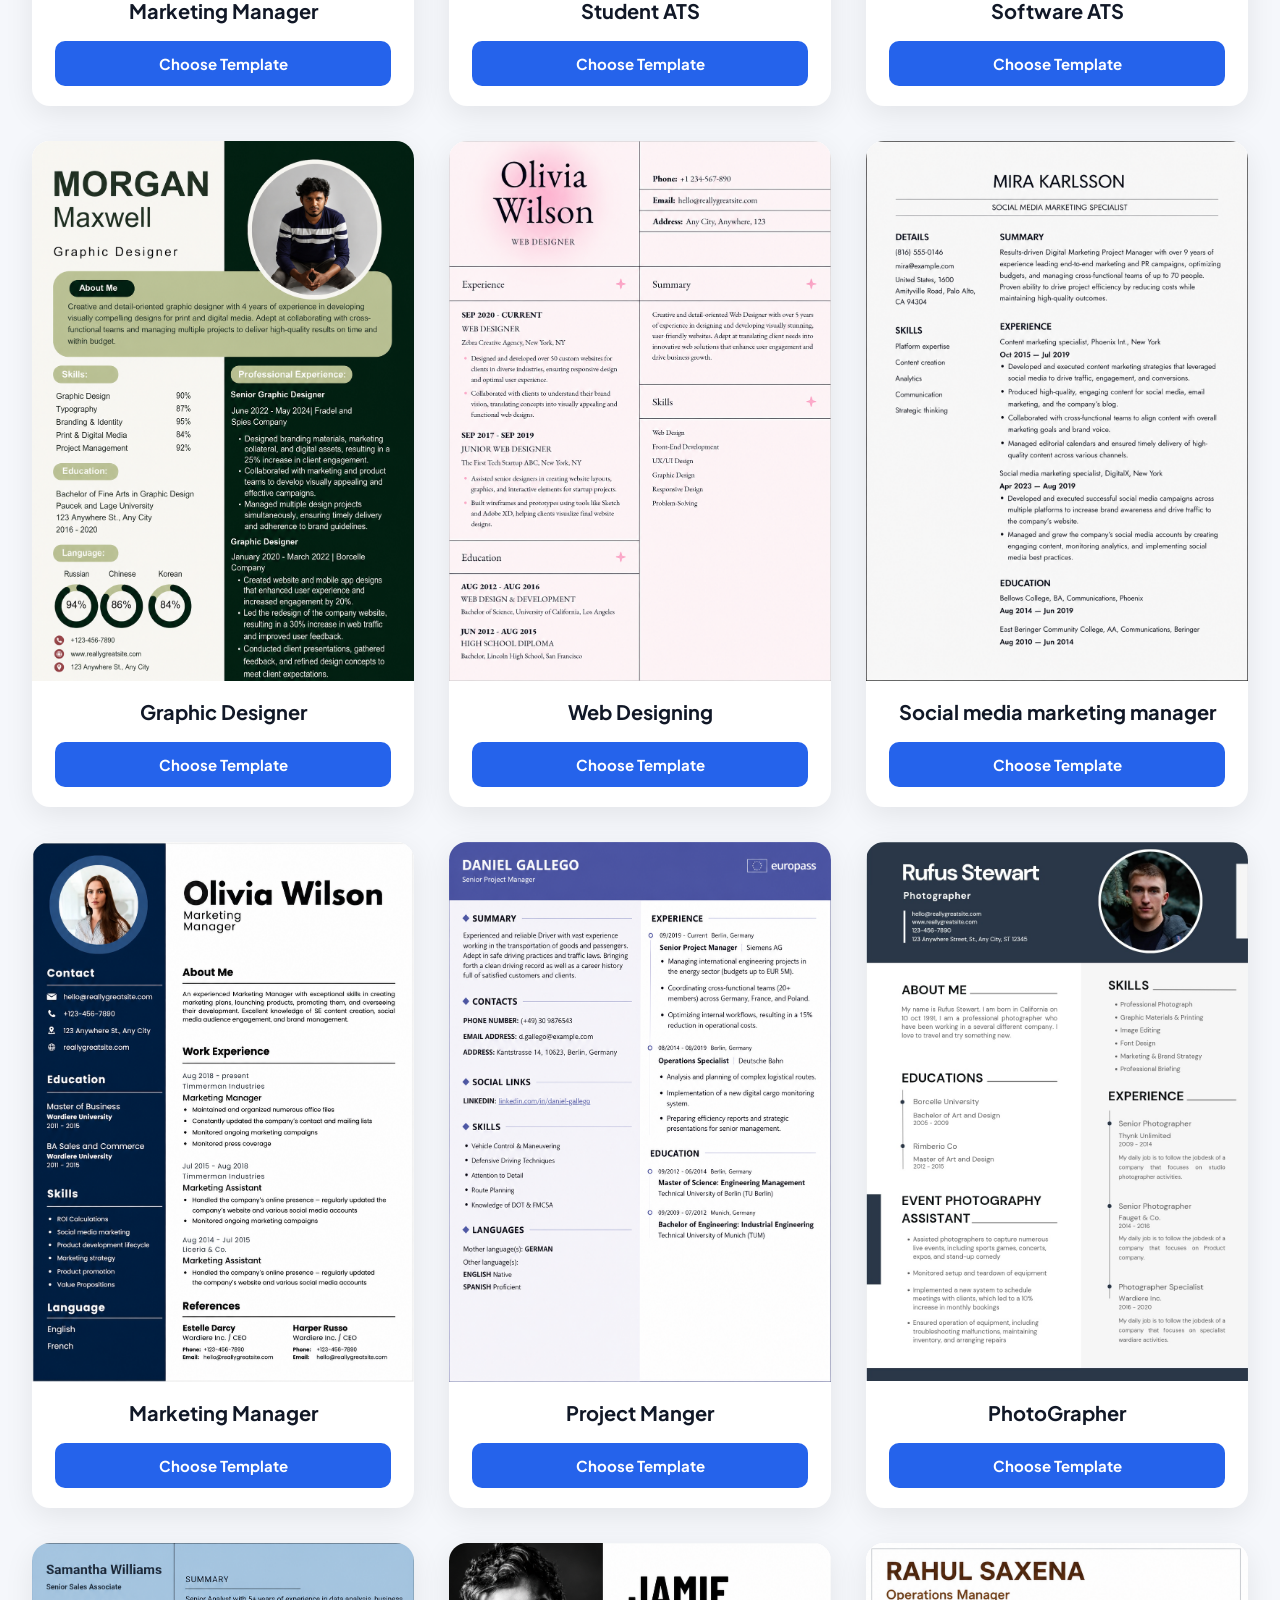
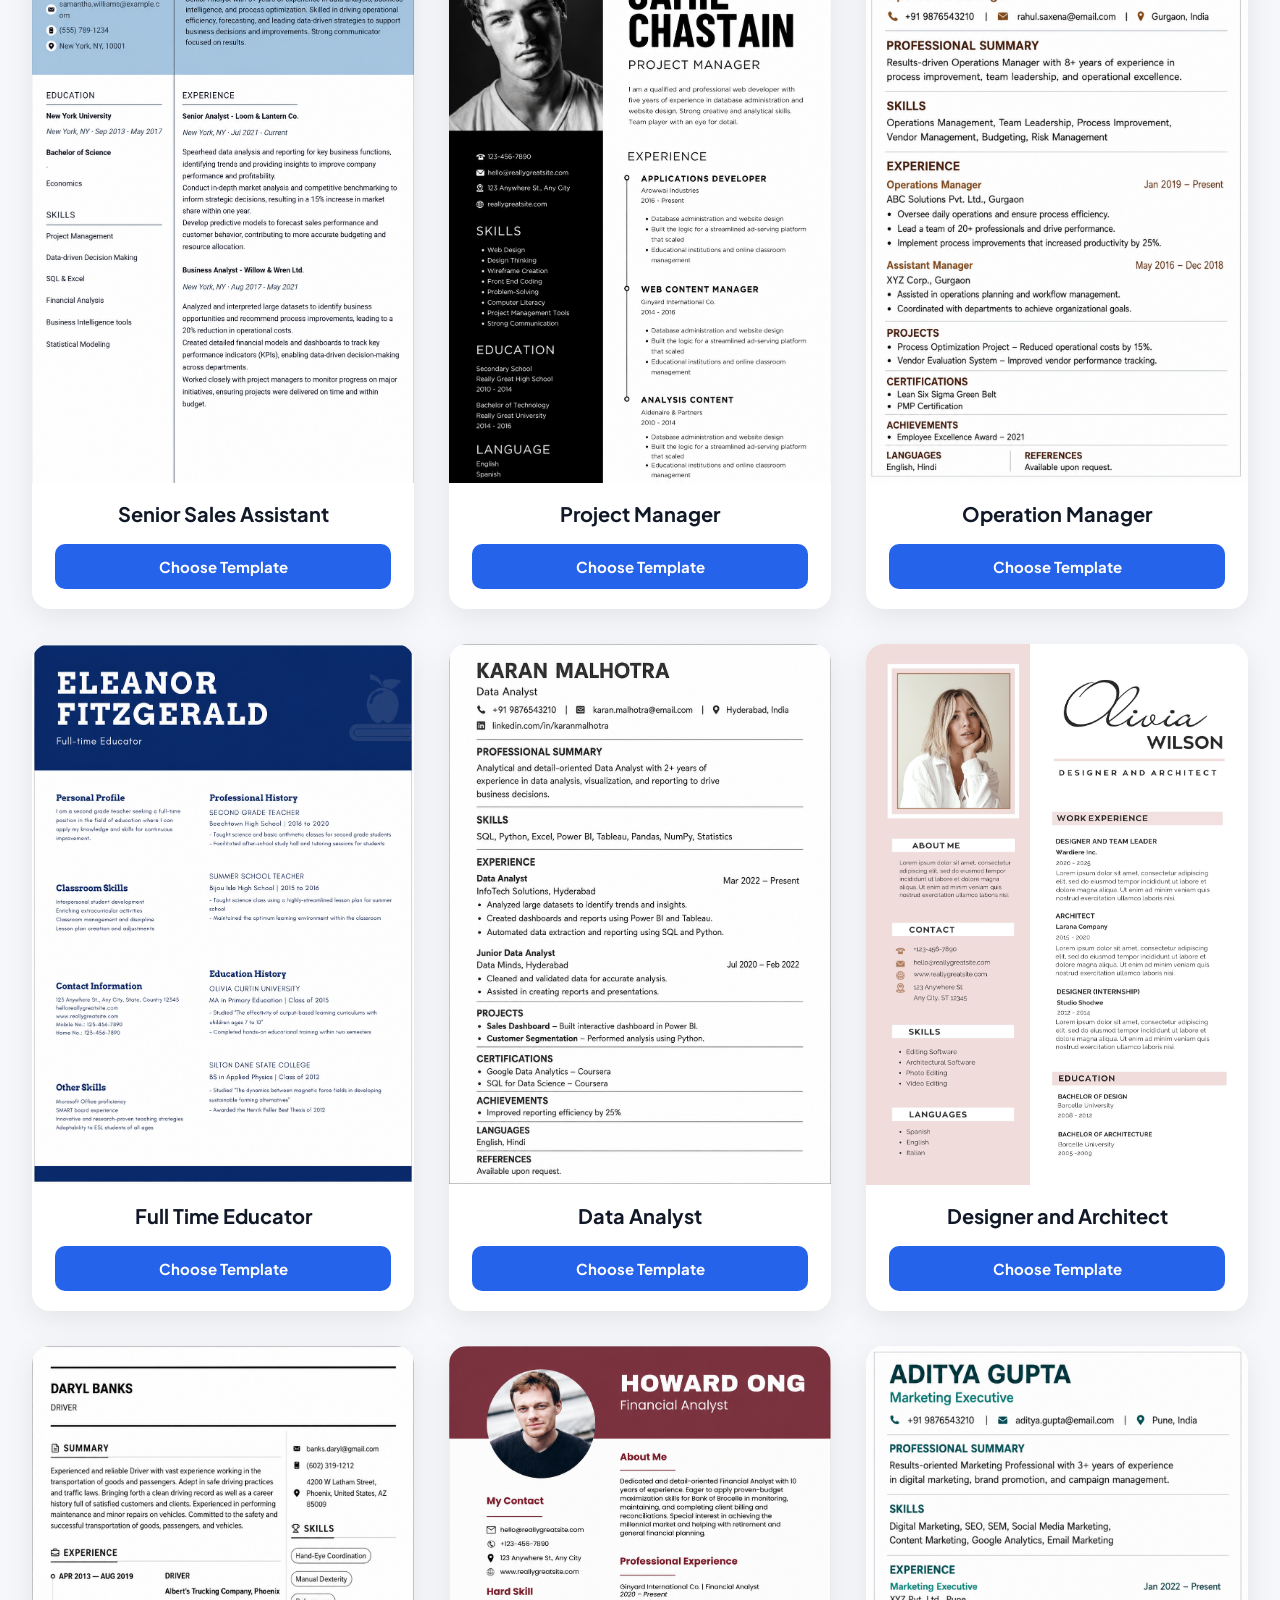
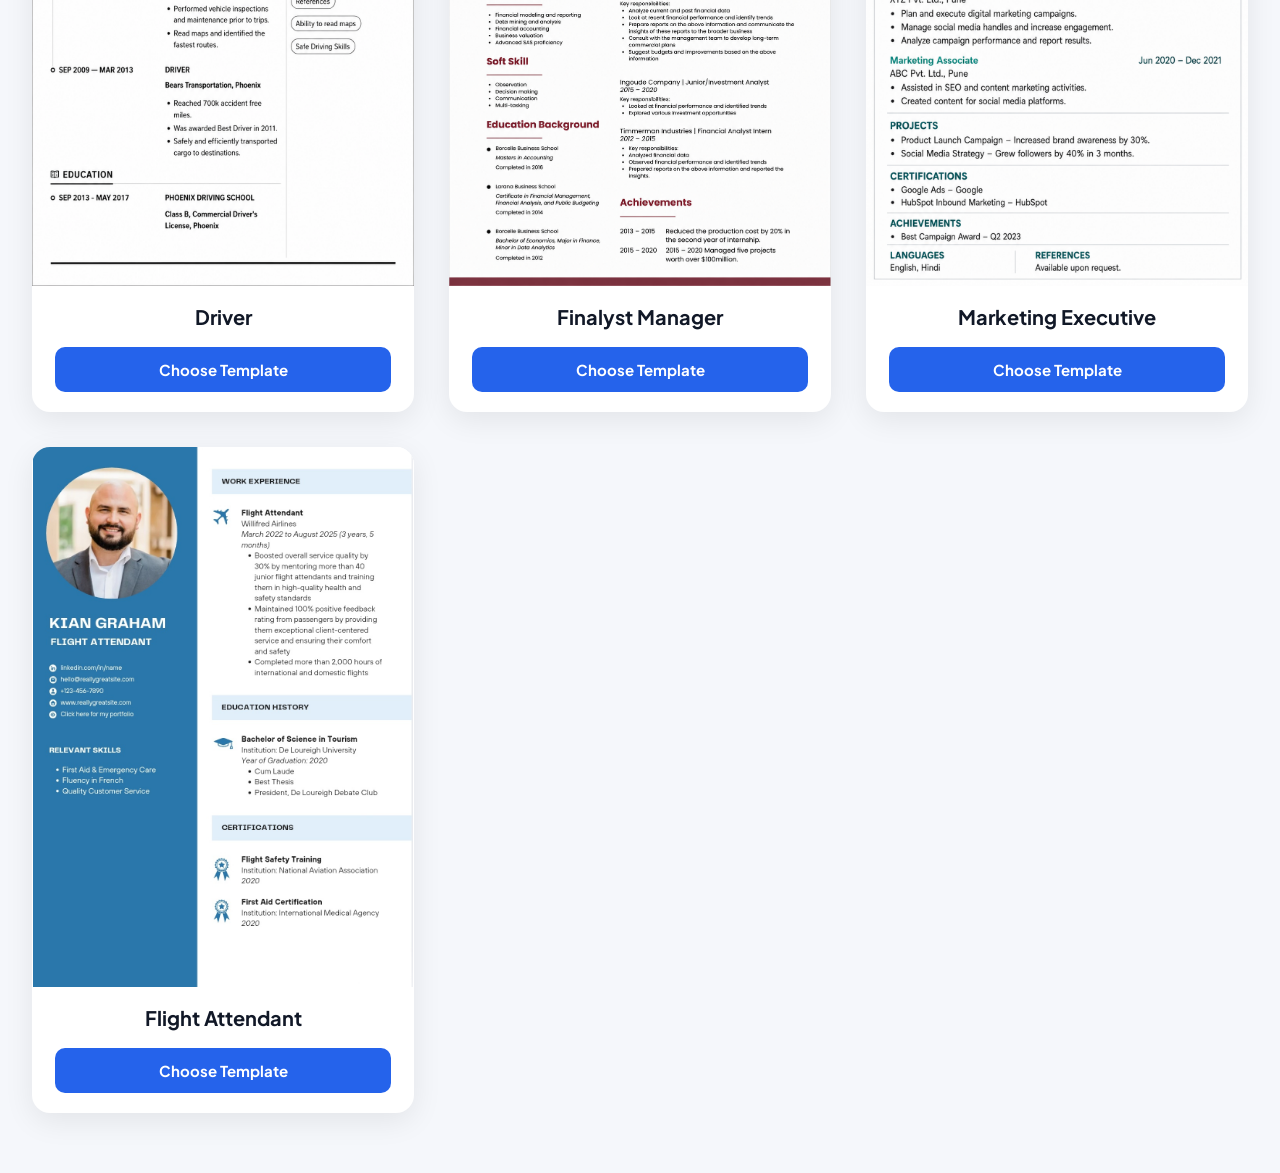
==== commit 59996dde: "Templates added" ====
--- a/builder.html
+++ b/builder.html
@@ -41,40 +41,43 @@
 
     <section class="filter-section">
 
-        <select>
-            <option selected hidden>Headshot</option>
-            <option>With Photo</option>
-            <option>Without Photo</option>
+        <select id="headshotFilter">
+            <option selected hidden value="">Headshot</option>
+            <option value="with-photo">With Photo</option>
+            <option value="without-photo">Without Photo</option>
         </select>
 
-        <select>
-            <option selected hidden>Graphics</option>
-            <option>Minimal</option>
-            <option>Professional</option>
-            <option>Creative</option>
+        <select id="graphicsFilter">
+            <option selected hidden value="">Graphics</option>
+            <option value="minimal">Minimal</option>
+            <option value="professional">Professional</option>
+            <option value="creative">Creative</option>
         </select>
 
-        <select>
-            <option selected hidden>Columns</option>
-            <option>One Column</option>
-            <option>Two Column</option>
+        <select id="columnsFilter">
+            <option selected hidden value="">Columns</option>
+            <option value="one">One Column</option>
+            <option value="two">Two Column</option>
         </select>
 
-        <select>
-            <option selected hidden>Experience</option>
-            <option>Fresher</option>
-            <option>Experienced</option>
+        <select id="experienceFilter">
+            <option selected hidden value="">Experience</option>
+            <option value="fresher">Fresher</option>
+            <option value="experienced">Experienced</option>
         </select>
 
     </section>
 
     <section class="template-grid">
     <div class="template-card"
-        data-template-id="fresher-ats-1"
-        data-name="Fresher ATS">
+     data-template-id="fresher-ats-1"
+     data-headshot="without-photo"
+     data-graphics="minimal"
+     data-columns="one"
+     data-experience="fresher">
 
         <div class="resume-preview">
-            <img src="templates/fresher-ats-1.png"
+            <img src="templates/fresher.png"
                 alt="Fresher ATS Resume">
         </div>
 
@@ -86,11 +89,27 @@
 
     </div>
     <div class="template-card"
+     data-template-id="Facility Property Manager"
+     data-name="Facility Property Manager">
+
+    <div class="resume-preview">
+        <img src="templates/Facility property Manager.png"
+             alt="Facility property Manager">
+    </div>
+
+    <h3>Facility Property Manager</h3>
+
+    <button class="choose-btn">
+        Choose Template
+    </button>
+</div>
+
+    <div class="template-card"
      data-template-id="teacher-ats-1"
      data-name="Teacher ATS">
 
     <div class="resume-preview">
-        <img src="templates/teacher-ats-2.png"
+        <img src="templates/Teacher.png"
              alt="Teacher ATS Resume">
     </div>
 
@@ -100,13 +119,28 @@
         Choose Template
     </button>
 
+</div>
+<div class="template-card"
+     data-template-id="marketing-ats-4"
+     data-name="Marketing ATS">
+
+    <div class="resume-preview">
+        <img src="templates/Marketing Manager.jpg"
+             alt="Marketing Manager">
+    </div>
+
+    <h3>Marketing Manager</h3>
+
+    <button class="choose-btn">
+        Choose Template
+    </button>
 </div>
    <div class="template-card"
      data-template-id="student-ats-1"
      data-name="Student ATS">
 
     <div class="resume-preview">
-        <img src="templates/student-ats-3.png"
+        <img src="templates/student.png"
              alt="Student ATS Resume">
     </div>
 
@@ -117,20 +151,6 @@
     </button>
 
 </div>
-<div class="template-card"
-     data-template-id="marketing-ats-4"
-     data-name="Marketing ATS">
-
-    <div class="resume-preview">
-        <img src="templates/marketing-ats-4.jpeg"
-             alt="Marketing ATS Resume">
-    </div>
-
-    <h3>Marketing ATS</h3>
-
-    <button class="choose-btn">
-        Choose Template
-    </button>
 
 </div>
 <div class="template-card"
@@ -138,7 +158,7 @@
      data-name="Software ATS">
 
     <div class="resume-preview">
-        <img src="templates/software-ats-5.png"
+        <img src="templates/software engineer.png"
              alt="Software ATS Resume">
     </div>
 
@@ -156,120 +176,264 @@
      data-name="Graphics Designer">
 
     <div class="resume-preview">
-        <img src="templates/Graphic-designer-6.png"
+        <img src="templates/GRAPHIC DESIGNERR.png"
              alt="Graphic designer Resume">
     </div>
 
-    <h3>Graphic designer ATS</h3>
-
-    <button class="choose-btn">
-        Choose Template
-    </button>
-
-</div>
-    <div class="template-card">
-    <div class="resume-preview medical"></div>
-    <h3>Medical</h3>
-    <button class="choose-btn">Choose Template</button>
-    </div>
-    <div class="template-card">
-    <div class="resume-preview uiux"></div>
-    <h3>UI UX Designer</h3>
-    <button class="choose-btn">Choose Template</button>
-    </div>
-
-    <div class="template-card">
-
-        <div class="resume-preview creative"></div>
-
-        <h3>Creative Modern</h3>
-
-        <button class="choose-btn">
-            Choose Template
-        </button>
-
-    </div>
-
-    <div class="template-card">
-
-        <div class="resume-preview minimal"></div>
-
-        <h3>Minimal Clean</h3>
-
-        <button class="choose-btn">
-            Choose Template
-        </button>
-
-    </div>
-
-    <div class="template-card">
-
-        <div class="resume-preview harvard"></div>
-
-        <h3>Harvard</h3>
-
-        <button class="choose-btn">
-            Choose Template
-        </button>
-
-    </div>
-
-
-
-    <div class="template-card">
-    <div class="resume-preview business"></div>
-    <h3>Business Analyst</h3>
-    <button class="choose-btn">Choose Template</button>
-    </div>
-
-    <div class="template-card">
-    <div class="resume-preview marketing"></div>
-    <h3>Marketing</h3>
-    <button class="choose-btn">Choose Template</button>
-    </div>
-
-    <div class="template-card">
-    <div class="resume-preview teacher"></div>
-    <h3>Teacher</h3>
-    <button class="choose-btn">Choose Template</button>
-    </div>
-
-    <div class="template-card">
-    <div class="resume-preview accounting"></div>
-    <h3>Accountant</h3>
-    <button class="choose-btn">Choose Template</button>
-    </div>
-
-
-    <div class="template-card">
-    <div class="resume-preview black"></div>
-    <h3>Black Elegant</h3>
-    <button class="choose-btn">Choose Template</button>
-    </div>
-
-    <div class="template-card">
-    <div class="resume-preview blue"></div>
-    <h3>Blue Professional</h3>
-    <button class="choose-btn">Choose Template</button>
-    </div>
-
-    <div class="template-card">
-    <div class="resume-preview green"></div>
-    <h3>Green ATS</h3>
-    <button class="choose-btn">Choose Template</button>
-    </div>
-
-    <div class="template-card"><div class="resume-preview intern"></div><h3>Internship</h3><button class="choose-btn">Choose Template</button></div>
-
-    <div class="template-card"><div class="resume-preview graduate"></div><h3>Graduate</h3><button class="choose-btn">Choose Template</button></div>
-
-    <div class="template-card"><div class="resume-preview management"></div><h3>Management</h3><button class="choose-btn">Choose Template</button></div>
-
-    <div class="template-card"><div class="resume-preview professional"></div><h3>Professional ATS</h3><button class="choose-btn">Choose Template</button></div>
-
-    <div class="template-card"><div class="resume-preview deluxe"></div><h3>Deluxe Resume</h3><button class="choose-btn">Choose Template</button></div>
+    <h3>Graphic Designer </h3>
+
+    <button class="choose-btn">
+        Choose Template
+    </button>
+
+</div>
+
+<div class="template-card"
+     data-template-id="Web Designer"
+     data-name="Web Designer">
+
+    <div class="resume-preview">
+        <img src="templates/Web Designer.png"
+             alt="Web Designing">
+    </div>
+
+    <h3>Web Designing</h3>
+
+    <button class="choose-btn">
+        Choose Template
+    </button>
+
+</div>
+
+<div class="template-card"
+     data-template-id="SM Marketing Manager"
+     data-name="Graphics Designer">
+
+    <div class="resume-preview">
+        <img src="templates/Social media marketing manager.png"
+             alt="social media marketing manager">
+    </div>
+
+    <h3>Social media marketing manager</h3>
+
+    <button class="choose-btn">
+        Choose Template
+    </button>
+
+</div>
+<div class="template-card"
+     data-template-id="Marketing Manager"
+     data-name="Marketing Manager">
+
+    <div class="resume-preview">
+        <img src="templates/Marketing Manager.png"
+             alt="Marketing Manager">
+    </div>
+
+    <h3>Marketing Manager</h3>
+
+    <button class="choose-btn">
+        Choose Template
+    </button>
+</div>
+
+
+<div class="template-card"
+     data-template-id="Project Manager"
+     data-name="Project Manager">
+
+    <div class="resume-preview">
+        <img src="templates/Project Manager.png"
+             alt="Project Manager">
+    </div>
+
+    <h3>Project Manger</h3>
+
+    <button class="choose-btn">
+        Choose Template
+    </button>
+
+</div>
+
+<div class="template-card"
+     data-template-id="PhotoGrapher"
+     data-name="Photo Grapher">
+
+    <div class="resume-preview">
+        <img src="templates/PhotoGrapher.jpg"
+             alt="Photo Grapher">
+    </div>
+
+    <h3>PhotoGrapher</h3>
+
+    <button class="choose-btn">
+        Choose Template
+    </button>
+
+</div>
+ 
+<div class="template-card"
+     data-template-id="Senior Sales Assistant"
+     data-name="Senior Sales Assistant">
+
+    <div class="resume-preview">
+        <img src="templates/Senior sales assistant.png"
+             alt="Senior Sales Assistant">
+    </div>
+
+    <h3>Senior Sales Assistant</h3>
+
+    <button class="choose-btn">
+        Choose Template
+    </button>
+</div>
+       
+<div class="template-card"
+     data-template-id="Project Manager"
+     data-name="Project Manager">
+
+    <div class="resume-preview">
+        <img src="templates/Project Manger.png"
+             alt="Project Manager">
+    </div>
+
+    <h3>Project Manager</h3>
+
+    <button class="choose-btn">
+        Choose Template
+    </button>
+</div>
+<div class="template-card"
+     data-template-id="Operation Manager"
+     data-name="Operation Manager">
+
+    <div class="resume-preview">
+        <img src="templates/Operations Manager.png"
+             alt="Operation Manager">
+    </div>
+    <h3>Operation Manager</h3>
+    <button class="choose-btn">
+        Choose Template
+    </button>
+</div>
+
+<div class="template-card"
+     data-template-id="Full Time Educator"
+     data-name="Full Time Educator">
+
+    <div class="resume-preview">
+        <img src="templates/Full Time Educator.png"
+             alt="Full Time Educator">
+    </div>
+
+    <h3>Full Time Educator</h3>
+
+    <button class="choose-btn">
+        Choose Template
+    </button>
+</div>
+
+<div class="template-card"
+     data-template-id="Data Analyst"
+     data-name="Data Analyst">
+
+    <div class="resume-preview">
+        <img src="templates/Data Analyst.png"
+             alt="Data Analyst">
+    </div>
+
+    <h3>Data Analyst</h3>
+
+    <button class="choose-btn">
+        Choose Template
+    </button>
+
+</div>
+
+<div class="template-card"
+     data-template-id="Designer and Architect"
+     data-name="Designer And Architect">
+
+    <div class="resume-preview">
+        <img src="templates/Designer and Architect.jpg"
+             alt="Designer and Architect">
+    </div>
+
+    <h3>Designer and Architect</h3>
+
+    <button class="choose-btn">
+        Choose Template
+    </button>
+</div>
+
+<div class="template-card"
+     data-template-id="Driver"
+     data-name="Driver">
+
+    <div class="resume-preview">
+        <img src="templates/Driver.png"
+             alt="Driver">
+    </div>
+
+    <h3>Driver</h3>
+
+    <button class="choose-btn">
+        Choose Template
+    </button>
+</div>
+
+
+<div class="template-card"
+     data-template-id="Finalyst Manager"
+     data-name="Finalyst Manager">
+
+    <div class="resume-preview">
+        <img src="templates/Finalyst Manager.png"
+             alt="Finalyst Manager">
+    </div>
+
+    <h3>Finalyst Manager</h3>
+
+    <button class="choose-btn">
+        Choose Template
+    </button>
+</div>
+<div class="template-card"
+     data-template-id="Marketing Executive"
+     data-name="Marketing Excutive">
+
+    <div class="resume-preview">
+        <img src="templates/Marketing Executive.png"
+             alt="Marketing Executive">
+    </div>
+
+    <h3>Marketing Executive</h3>
+
+    <button class="choose-btn">
+        Choose Template
+    </button>
+</div>
+<div class="template-card"
+     data-template-id="Flight Attendant"
+     data-name="Flight Attendant">
+
+    <div class="resume-preview">
+        <img src="templates/Flight Attendant.jpg"
+             alt="Flight Attendant">
+    </div>
+
+    <h3>Flight Attendant</h3>
+
+    <button class="choose-btn">
+        Choose Template
+    </button>
+</div>
     </section>
-
+<!-- Template Preview Modal -->
+<div id="previewModal" class="preview-modal">
+    <span class="close-preview">&times;</span>
+    <img id="previewImage" src="" alt="Resume Preview">
+</div>
     <script src="builder.js"></script>
 
     </body>
--- a/builder.css
+++ b/builder.css
@@ -195,17 +195,22 @@
 /* RESUME PREVIEW */
 /* RESUME PREVIEW */
 .resume-preview{
-    height:auto;
+    width:100%;
+    aspect-ratio:210 / 297; /* A4 Ratio */
+    background:#fff;
     overflow:hidden;
     border-bottom:1px solid #eee;
-    background:#fff;
+
+    display:flex;
+    justify-content:center;
+    align-items:flex-start;
 }
 
 .resume-preview img{
     width:100%;
-    height:auto;
+    height:100%;
+    object-fit:contain;
     display:block;
-    object-fit:contain;
 }
 /* MOBILE */
 
@@ -259,3 +264,35 @@
 .resume-preview *{
     background-image:none !important;
 }
+/* ==========================
+   TEMPLATE PREVIEW MODAL
+========================== */
+
+.preview-modal{
+    display:none;
+    position:fixed;
+    inset:0;
+    background:rgba(0,0,0,0.85);
+    z-index:99999;
+    justify-content:center;
+    align-items:center;
+    padding:20px;
+}
+
+.preview-modal img{
+    max-width:90%;
+    max-height:90%;
+    border-radius:12px;
+    background:#fff;
+    box-shadow:0 10px 40px rgba(0,0,0,.4);
+}
+
+.close-preview{
+    position:absolute;
+    top:20px;
+    right:30px;
+    color:#fff;
+    font-size:45px;
+    cursor:pointer;
+    font-weight:bold;
+}
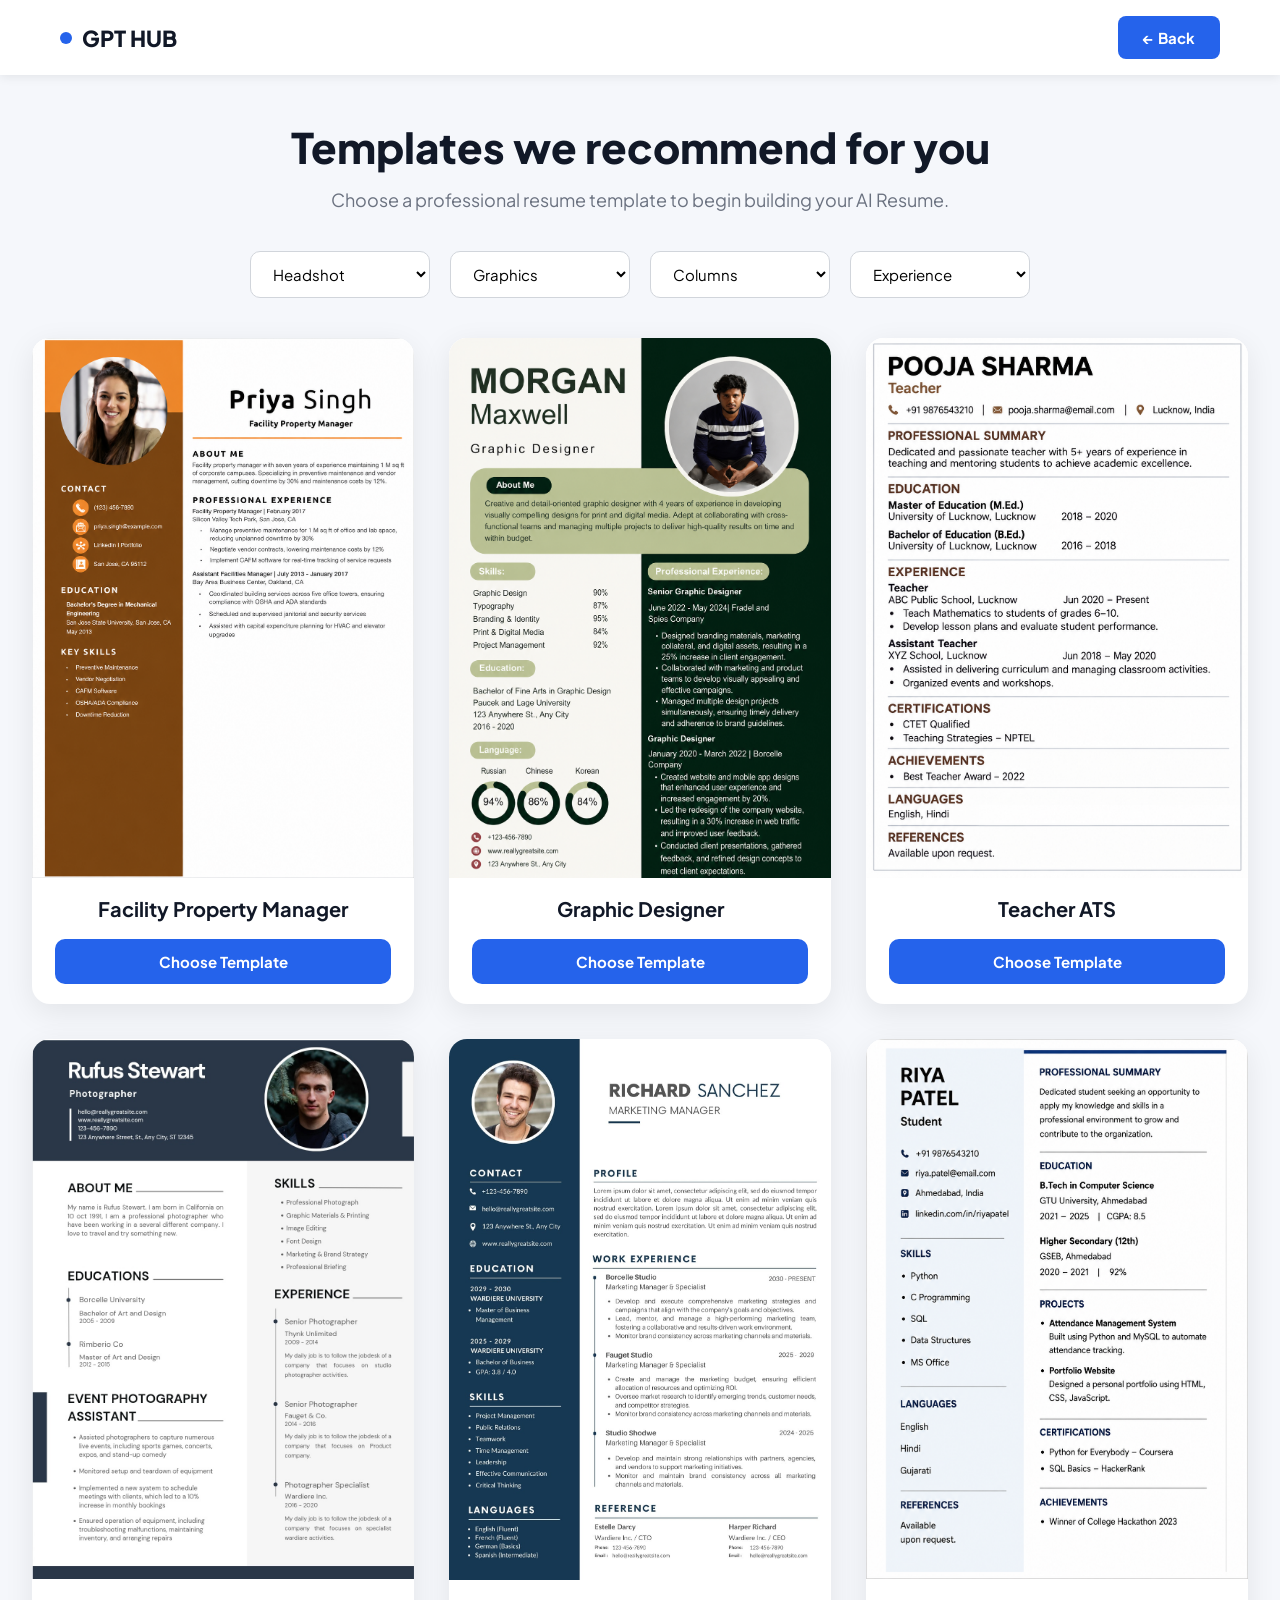
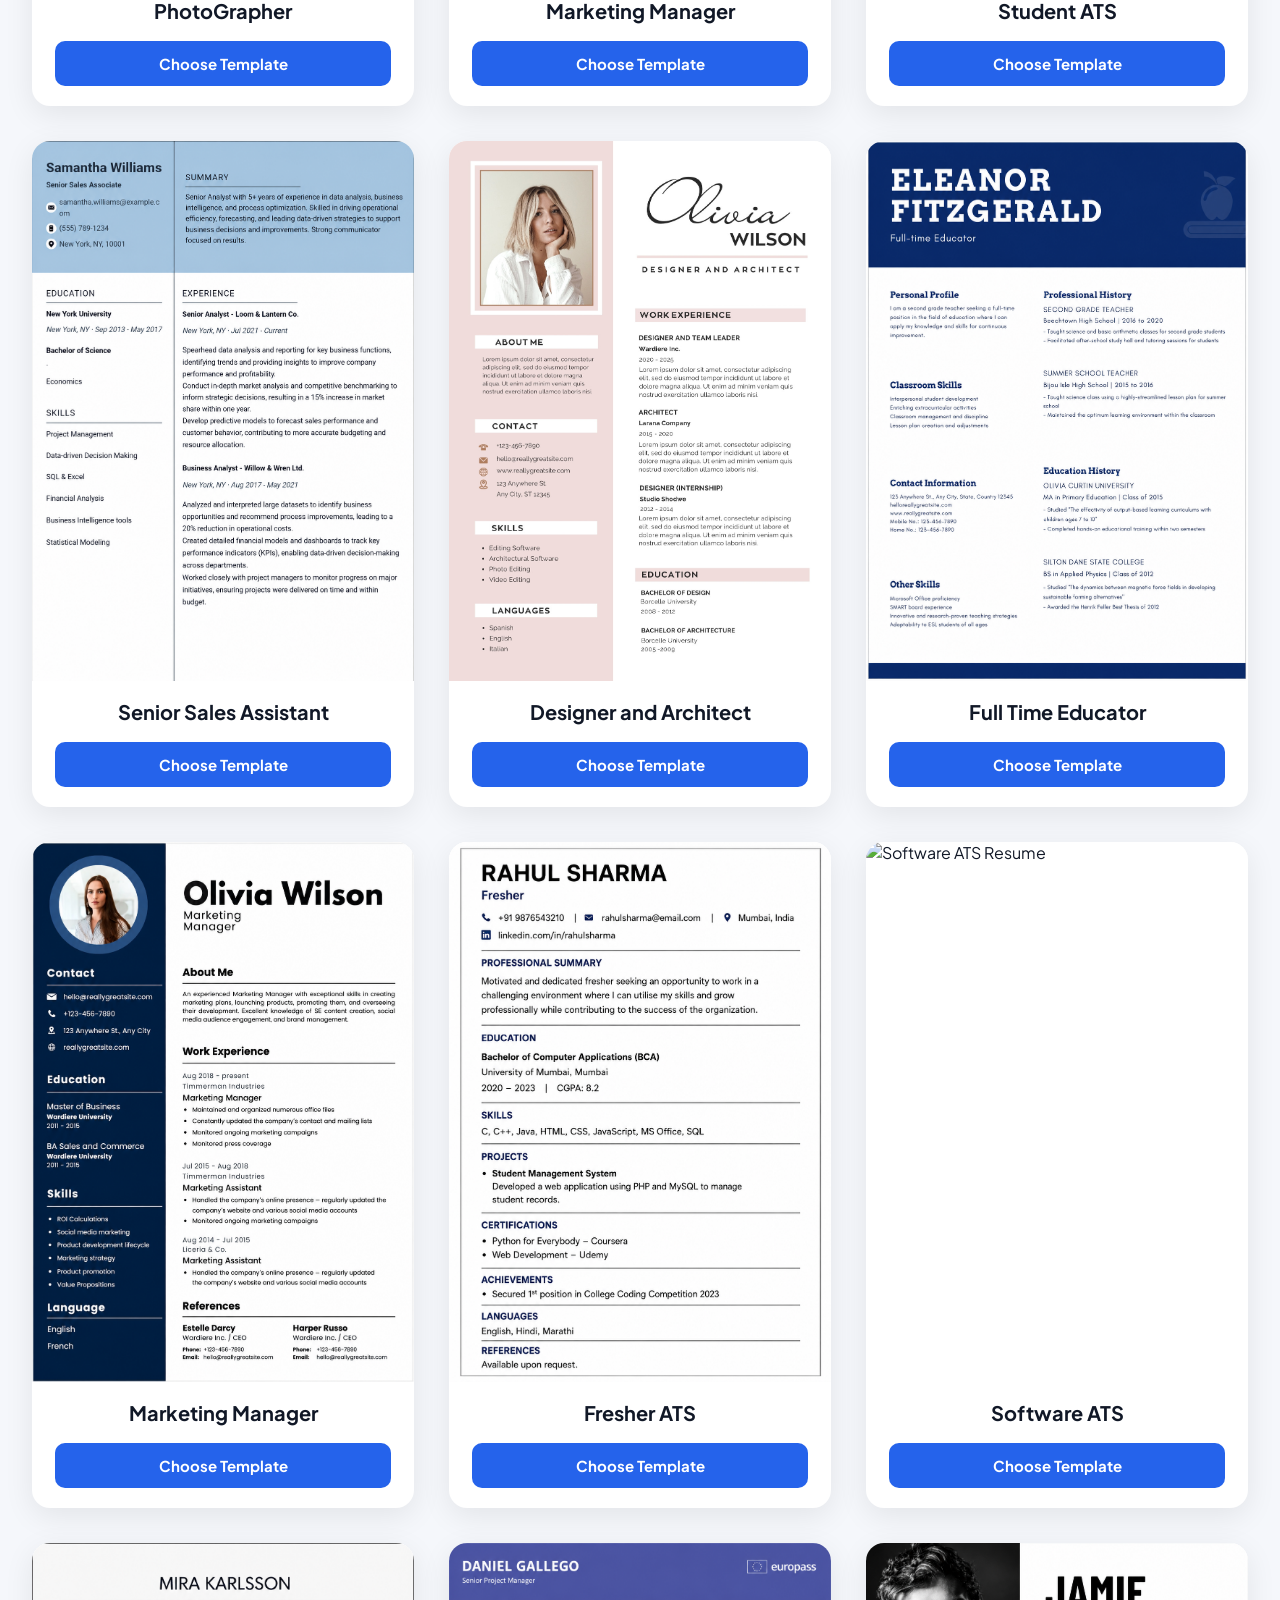
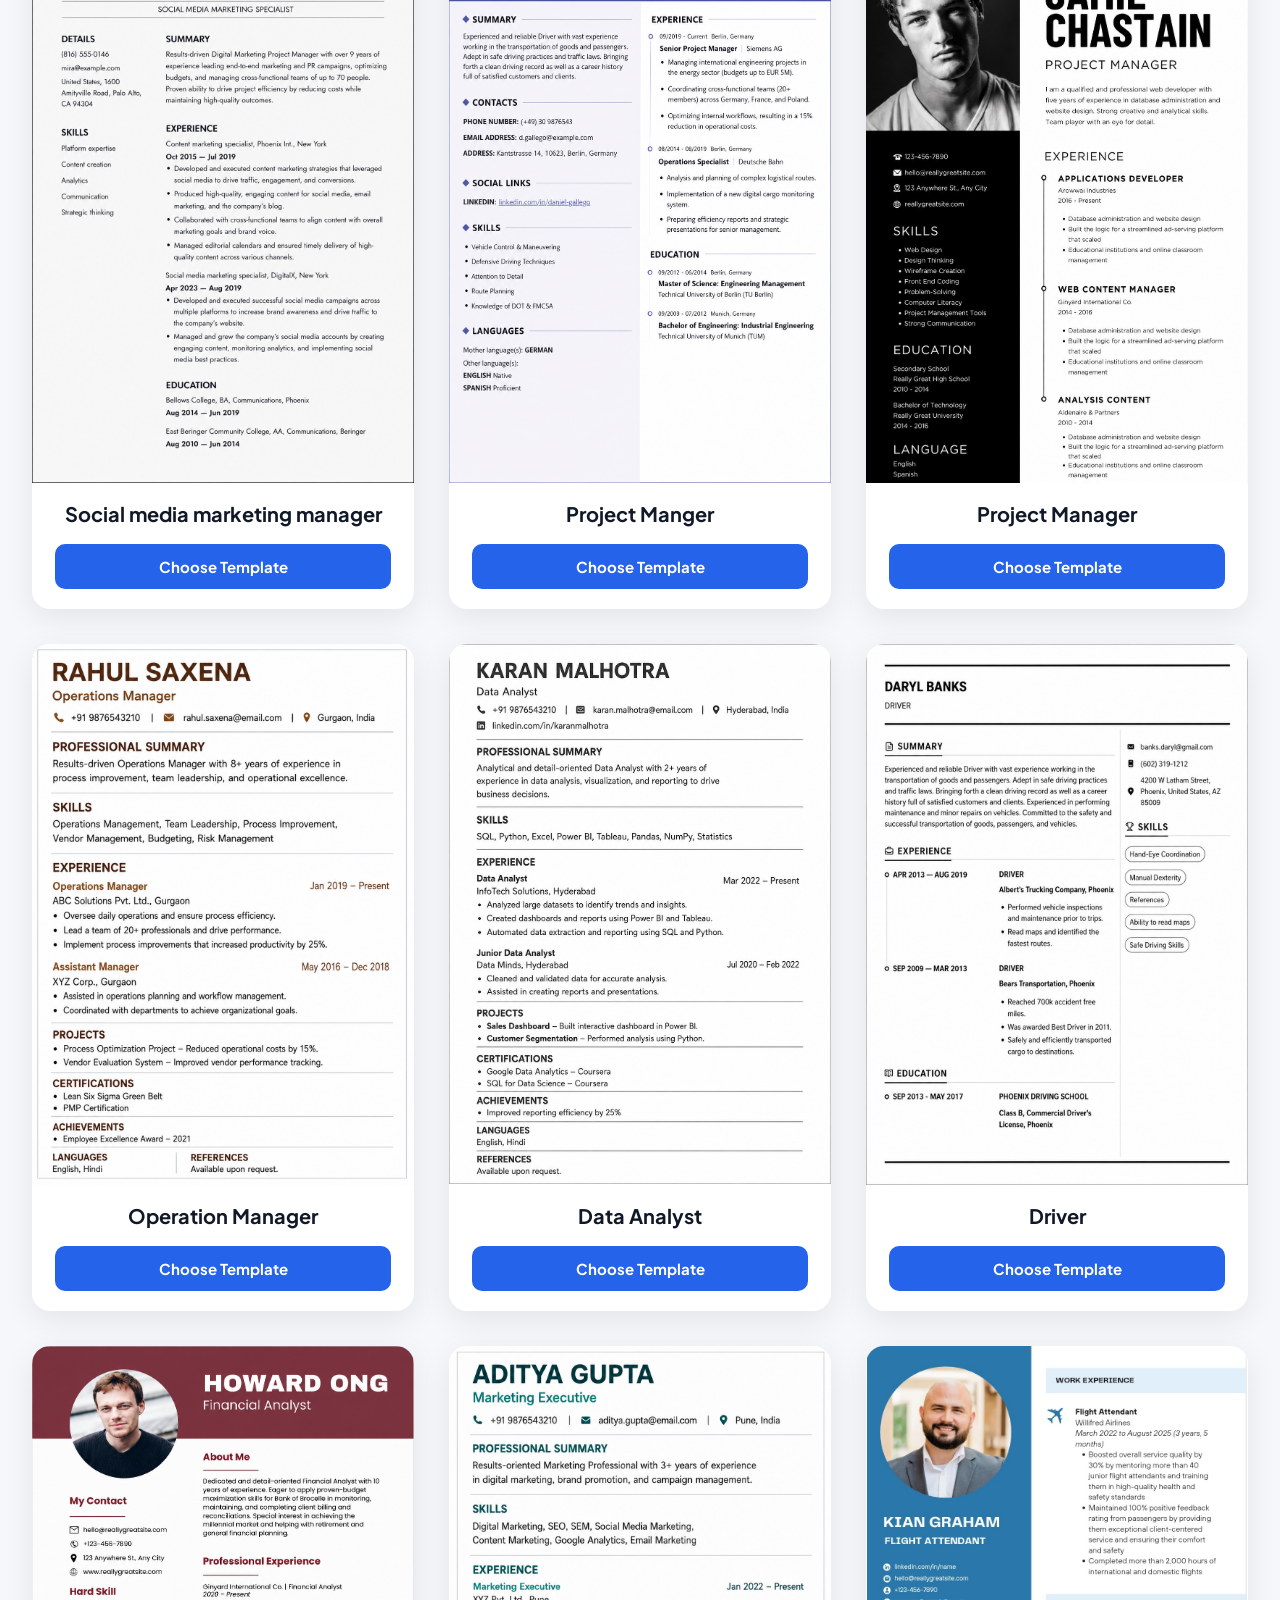
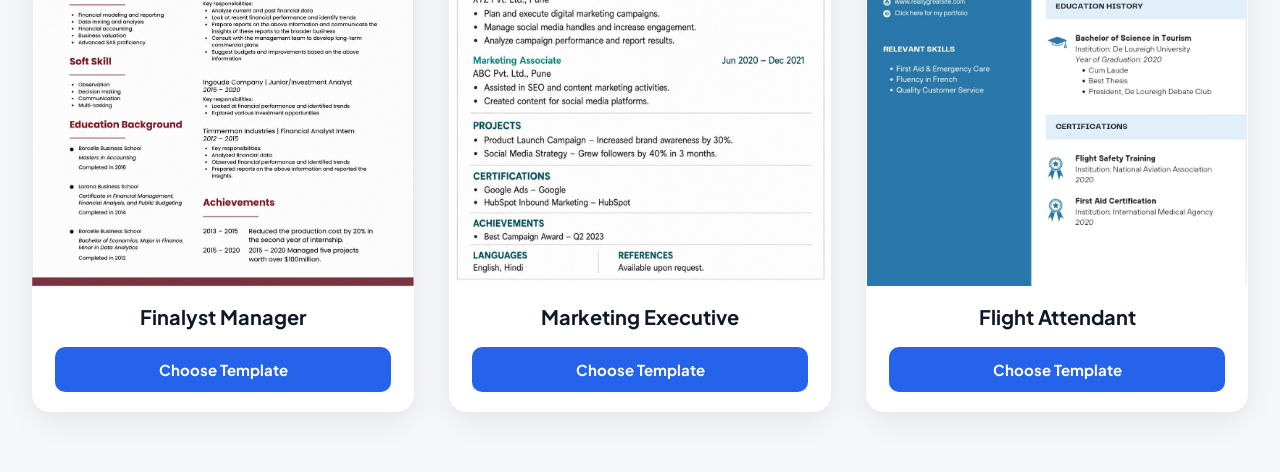
==== commit 6cdd9875: "filters added" ====
--- a/builder.html
+++ b/builder.html
@@ -69,12 +69,226 @@
     </section>
 
     <section class="template-grid">
+         <div class="template-card"
+     data-template-id="Facility Property Manager"
+     data-name="Facility Property Manager"
+      data-headshot="with-photo"
+     data-graphics="minimal"
+     data-columns="two"
+     data-experience="fresher"
+     data-features="ATS Friendly|Property Management Focus|Professional Layout|Leadership Skills|Experience Highlight|PDF Ready
+">
+
+    <div class="resume-preview">
+        <img src="templates/Facility property Manager.png"
+             alt="Facility property Manager">
+    </div>
+
+    <h3>Facility Property Manager</h3>
+
+    <button class="choose-btn">
+        Choose Template
+    </button>
+</div>
+
+<div class="template-card"
+     data-template-id="Graphics Designer"
+     data-name="Graphics Designer"
+      data-headshot="with-photo"
+     data-graphics="minimal"
+     data-columns="two"
+     data-experience="experienced"
+      data-features="Creative Design|Portfolio Ready|Modern Layout|Color Balanced|Easy to Customize|PDF Ready">
+
+    <div class="resume-preview">
+        <img src="templates/GRAPHIC DESIGNERR.png"
+             alt="Graphic designer Resume">
+    </div>
+
+    <h3>Graphic Designer </h3>
+
+    <button class="choose-btn">
+        Choose Template
+    </button>
+
+</div>
+
+   
+    <div class="template-card"
+     data-template-id="teacher-ats-1"
+     data-name="Teacher ATS"
+      data-headshot="without-photo"
+     data-graphics="minimal"
+     data-columns="one"
+     data-experience="fresher"
+     data-features="ATS Friendly|Education Focused|Professional Layout|Skills & Certifications|Easy to Edit|PDF Ready
+">
+
+    <div class="resume-preview">
+        <img src="templates/Teacher.png"
+             alt="Teacher ATS Resume">
+    </div>
+
+    <h3>Teacher ATS</h3>
+
+    <button class="choose-btn">
+        Choose Template
+    </button>
+
+</div>
+<div class="template-card"
+     data-template-id="PhotoGrapher"
+     data-name="Photo Grapher"
+      data-headshot="with-photo"
+     data-graphics="minimal"
+     data-columns="two"
+     data-experience="fresher"
+     data-features="Portfolio Ready|Creative Resume|Visual Design|Experience Focus|Easy Editing|PDF Ready">
+
+    <div class="resume-preview">
+        <img src="templates/PhotoGrapher.jpg"
+             alt="Photo Grapher">
+    </div>
+
+    <h3>PhotoGrapher</h3>
+
+    <button class="choose-btn">
+        Choose Template
+    </button>
+
+</div>
+<div class="template-card"
+     data-template-id="marketing-ats-4"
+     data-name="Marketing ATS"
+      data-headshot="with-photo"
+     data-graphics="minimal"
+     data-columns="two"
+     data-experience="fresher"
+     data-features="ATS Friendly|Marketing Professional|Modern Design|Leadership Focus|Easy Customization|PDF Ready">
+    <div class="resume-preview">
+        <img src="templates/Marketing Manager.jpg"
+             alt="Marketing Manager">
+    </div>
+
+    <h3>Marketing Manager</h3>
+
+    <button class="choose-btn">
+        Choose Template
+    </button>
+</div>
+
+   <div class="template-card"
+     data-template-id="student-ats-1"
+     data-name="Student ATS"
+      data-headshot="without-photo"
+     data-graphics="minimal"
+     data-columns="two"
+     data-experience="fresher"
+     data-features="Perfect for Students|Internship Ready|ATS Friendly|Simple Layout|Skills Highlight|PDF Ready">
+
+    <div class="resume-preview">
+        <img src="templates/student.png"
+             alt="Student ATS Resume">
+    </div>
+
+    <h3>Student ATS</h3>
+
+    <button class="choose-btn">
+        Choose Template
+    </button>
+
+</div>
+<div class="template-card"
+     data-template-id="Senior Sales Assistant"
+     data-name="Senior Sales Assistant"
+     data-headshot="without-photo"
+     data-graphics="minimal"
+     data-columns="two"
+     data-experience="experienced"
+     data-features="Sales Professional|ATS Friendly|Customer Service Focus|Experience Highlight|Professional Design|PDF Ready">
+
+    <div class="resume-preview">
+        <img src="templates/Senior sales assistant.png"
+             alt="Senior Sales Assistant">
+    </div>
+
+    <h3>Senior Sales Assistant</h3>
+
+    <button class="choose-btn">
+        Choose Template
+    </button>
+</div>
+<div class="template-card"
+     data-template-id="Designer and Architect"
+     data-name="Designer And Architect"
+      data-headshot="with-photo"
+     data-graphics="creative"
+     data-columns="two"
+     data-experience="experienced"
+     data-features="Creative Resume|Portfolio Ready|Modern Design|Project Highlights|ATS Optimized|PDF Ready
+">
+
+    <div class="resume-preview">
+        <img src="templates/Designer and Architect.jpg"
+             alt="Designer and Architect">
+    </div>
+
+    <h3>Designer and Architect</h3>
+
+    <button class="choose-btn">
+        Choose Template
+    </button>
+</div>
+<div class="template-card"
+     data-template-id="Full Time Educator"
+     data-name="Full Time Educator"
+      data-headshot="without-photo"
+     data-graphics="minimal"
+     data-columns="two"
+     data-experience="experienced"
+     data-features="Education Professional|ATS Friendly|Teaching Experience|Clean Layout|Skills Highlight|PDF Ready">
+
+    <div class="resume-preview">
+        <img src="templates/Full Time Educator.png"
+             alt="Full Time Educator">
+    </div>
+
+    <h3>Full Time Educator</h3>
+
+    <button class="choose-btn">
+        Choose Template
+    </button>
+</div>
+<div class="template-card"
+     data-template-id="Marketing Manager"
+     data-name="Marketing Manager"
+      data-headshot="with-photo"
+     data-graphics="minimal"
+     data-columns="two"
+     data-experience="fresher"
+     data-features="ATS Friendly|Marketing Professional|Modern Design|Leadership Focus|Easy Customization|PDF Ready">
+
+    <div class="resume-preview">
+        <img src="templates/Marketing Manager.png"
+             alt="Marketing Manager">
+    </div>
+
+    <h3>Marketing Manager</h3>
+
+    <button class="choose-btn">
+        Choose Template
+    </button>
+</div>
+
     <div class="template-card"
      data-template-id="fresher-ats-1"
+     data-name="Fresher ATS"
      data-headshot="without-photo"
      data-graphics="minimal"
      data-columns="one"
-     data-experience="fresher">
+     data-experience="fresher"
+     data-features="ATS Friendly|Best for Freshers|One Column Layout|Clean Professional Design|Easy to Edit|PDF Ready
+">
 
         <div class="resume-preview">
             <img src="templates/fresher.png"
@@ -88,74 +302,17 @@
         </button>
 
     </div>
-    <div class="template-card"
-     data-template-id="Facility Property Manager"
-     data-name="Facility Property Manager">
-
-    <div class="resume-preview">
-        <img src="templates/Facility property Manager.png"
-             alt="Facility property Manager">
-    </div>
-
-    <h3>Facility Property Manager</h3>
-
-    <button class="choose-btn">
-        Choose Template
-    </button>
-</div>
-
-    <div class="template-card"
-     data-template-id="teacher-ats-1"
-     data-name="Teacher ATS">
-
-    <div class="resume-preview">
-        <img src="templates/Teacher.png"
-             alt="Teacher ATS Resume">
-    </div>
-
-    <h3>Teacher ATS</h3>
-
-    <button class="choose-btn">
-        Choose Template
-    </button>
-
-</div>
-<div class="template-card"
-     data-template-id="marketing-ats-4"
-     data-name="Marketing ATS">
-
-    <div class="resume-preview">
-        <img src="templates/Marketing Manager.jpg"
-             alt="Marketing Manager">
-    </div>
-
-    <h3>Marketing Manager</h3>
-
-    <button class="choose-btn">
-        Choose Template
-    </button>
-</div>
-   <div class="template-card"
-     data-template-id="student-ats-1"
-     data-name="Student ATS">
-
-    <div class="resume-preview">
-        <img src="templates/student.png"
-             alt="Student ATS Resume">
-    </div>
-
-    <h3>Student ATS</h3>
-
-    <button class="choose-btn">
-        Choose Template
-    </button>
-
-</div>
-
-</div>
+
+
 <div class="template-card"
      data-template-id="software-ats-5"
-     data-name="Software ATS">
+     data-name="Software ATS"
+      data-headshot="without-photo"
+     data-graphics="minimal"
+     data-columns="one"
+     data-experience="fresher"
+     data-features="ATS Friendly|IT Professional Layout|Technical Skills|Project Showcase|Clean Design|PDF Ready
+">
 
     <div class="resume-preview">
         <img src="templates/software engineer.png"
@@ -171,43 +328,17 @@
 </div>
 
 
-<div class="template-card"
-     data-template-id="software-ats-5"
-     data-name="Graphics Designer">
-
-    <div class="resume-preview">
-        <img src="templates/GRAPHIC DESIGNERR.png"
-             alt="Graphic designer Resume">
-    </div>
-
-    <h3>Graphic Designer </h3>
-
-    <button class="choose-btn">
-        Choose Template
-    </button>
-
-</div>
-
-<div class="template-card"
-     data-template-id="Web Designer"
-     data-name="Web Designer">
-
-    <div class="resume-preview">
-        <img src="templates/Web Designer.png"
-             alt="Web Designing">
-    </div>
-
-    <h3>Web Designing</h3>
-
-    <button class="choose-btn">
-        Choose Template
-    </button>
-
-</div>
+
 
 <div class="template-card"
      data-template-id="SM Marketing Manager"
-     data-name="Graphics Designer">
+     data-name="SM Marketing Manager"
+     data-headshot="with-photo"
+     data-graphics="professional"
+     data-columns="two"
+     data-experience="experienced"
+     data-features="Digital Marketing Focus|ATS Friendly|Campaign Highlights|Creative Layout|Professional Design|PDF Ready
+">
 
     <div class="resume-preview">
         <img src="templates/Social media marketing manager.png"
@@ -221,26 +352,17 @@
     </button>
 
 </div>
-<div class="template-card"
-     data-template-id="Marketing Manager"
-     data-name="Marketing Manager">
-
-    <div class="resume-preview">
-        <img src="templates/Marketing Manager.png"
-             alt="Marketing Manager">
-    </div>
-
-    <h3>Marketing Manager</h3>
-
-    <button class="choose-btn">
-        Choose Template
-    </button>
-</div>
+
 
 
 <div class="template-card"
      data-template-id="Project Manager"
-     data-name="Project Manager">
+     data-name="Project Manager"
+      data-headshot="without-photo"
+     data-graphics="professional"
+     data-columns="two"
+     data-experience="fresher"
+     data-features="Leadership Focus|ATS Friendly|Professional Layout|Project Experience|Management Skills|PDF Ready">
 
     <div class="resume-preview">
         <img src="templates/Project Manager.png"
@@ -255,42 +377,18 @@
 
 </div>
 
-<div class="template-card"
-     data-template-id="PhotoGrapher"
-     data-name="Photo Grapher">
-
-    <div class="resume-preview">
-        <img src="templates/PhotoGrapher.jpg"
-             alt="Photo Grapher">
-    </div>
-
-    <h3>PhotoGrapher</h3>
-
-    <button class="choose-btn">
-        Choose Template
-    </button>
-
-</div>
+
  
-<div class="template-card"
-     data-template-id="Senior Sales Assistant"
-     data-name="Senior Sales Assistant">
-
-    <div class="resume-preview">
-        <img src="templates/Senior sales assistant.png"
-             alt="Senior Sales Assistant">
-    </div>
-
-    <h3>Senior Sales Assistant</h3>
-
-    <button class="choose-btn">
-        Choose Template
-    </button>
-</div>
+
        
 <div class="template-card"
      data-template-id="Project Manager"
-     data-name="Project Manager">
+     data-name="Project Manager"
+      data-headshot="with-photo"
+     data-graphics="creative"
+     data-columns="two"
+     data-experience="experienced"
+     data-features="Leadership Focus|ATS Friendly|Professional Layout|Project Experience|Management Skills|PDF Ready">
 
     <div class="resume-preview">
         <img src="templates/Project Manger.png"
@@ -305,7 +403,12 @@
 </div>
 <div class="template-card"
      data-template-id="Operation Manager"
-     data-name="Operation Manager">
+     data-name="Operation Manager"
+      data-headshot="without-photo"
+     data-graphics="minimal"
+     data-columns="one"
+     data-experience="fresher"
+     data-features="ATS Friendly|Leadership Resume|Operations Focus|Management Skills|Professional Layout|PDF Ready">
 
     <div class="resume-preview">
         <img src="templates/Operations Manager.png"
@@ -317,25 +420,16 @@
     </button>
 </div>
 
-<div class="template-card"
-     data-template-id="Full Time Educator"
-     data-name="Full Time Educator">
-
-    <div class="resume-preview">
-        <img src="templates/Full Time Educator.png"
-             alt="Full Time Educator">
-    </div>
-
-    <h3>Full Time Educator</h3>
-
-    <button class="choose-btn">
-        Choose Template
-    </button>
-</div>
+
 
 <div class="template-card"
      data-template-id="Data Analyst"
-     data-name="Data Analyst">
+     data-name="Data Analyst"
+      data-headshot="without-photo"
+     data-graphics="minimal"
+     data-columns="one"
+     data-experience="fresher"
+     data-features="ATS Friendly|Analytics Focus|Technical Skills|Modern Layout|Professional Resume|PDF Ready">
 
     <div class="resume-preview">
         <img src="templates/Data Analyst.png"
@@ -350,25 +444,17 @@
 
 </div>
 
-<div class="template-card"
-     data-template-id="Designer and Architect"
-     data-name="Designer And Architect">
-
-    <div class="resume-preview">
-        <img src="templates/Designer and Architect.jpg"
-             alt="Designer and Architect">
-    </div>
-
-    <h3>Designer and Architect</h3>
-
-    <button class="choose-btn">
-        Choose Template
-    </button>
-</div>
+
 
 <div class="template-card"
      data-template-id="Driver"
-     data-name="Driver">
+     data-name="Driver"
+      data-headshot="without-photo"
+     data-graphics="minimal"
+     data-columns="two"
+     data-experience="experienced"
+     data-features="Professional Driver Resume|Clean Layout|Experience Focus|ATS Friendly|Easy Editing|PDF Ready
+">
 
     <div class="resume-preview">
         <img src="templates/Driver.png"
@@ -385,7 +471,12 @@
 
 <div class="template-card"
      data-template-id="Finalyst Manager"
-     data-name="Finalyst Manager">
+     data-name="Finalyst Manager"
+      data-headshot="with-photo"
+     data-graphics="professional"
+     data-columns="two"
+     data-experience="experienced"
+     data-features="Finance Professional|ATS Friendly|Leadership Focus|Professional Design|Easy to Edit|PDF Ready">
 
     <div class="resume-preview">
         <img src="templates/Finalyst Manager.png"
@@ -400,7 +491,12 @@
 </div>
 <div class="template-card"
      data-template-id="Marketing Executive"
-     data-name="Marketing Excutive">
+     data-name="Marketing Executive"
+      data-headshot="without-photo"
+     data-graphics="minimal"
+     data-columns="one"
+     data-experience="experienced"
+     data-features="Marketing Professional|ATS Friendly|Sales & Marketing|Modern Resume|Skills Highlight|PDF Ready">
 
     <div class="resume-preview">
         <img src="templates/Marketing Executive.png"
@@ -415,7 +511,12 @@
 </div>
 <div class="template-card"
      data-template-id="Flight Attendant"
-     data-name="Flight Attendant">
+     data-name="Flight Attendant"
+      data-headshot="without-photo"
+     data-graphics="creative"
+     data-columns="two"
+     data-experience="experienced"
+     data-features="Aviation Resume|Customer Service Focus|ATS Friendly|Professional Layout|Modern Design|PDF Ready">
 
     <div class="resume-preview">
         <img src="templates/Flight Attendant.jpg"
@@ -429,10 +530,35 @@
     </button>
 </div>
     </section>
-<!-- Template Preview Modal -->
 <div id="previewModal" class="preview-modal">
+
     <span class="close-preview">&times;</span>
-    <img id="previewImage" src="" alt="Resume Preview">
+
+    <button class="nav-btn prev">&#10094;</button>
+
+    <div class="preview-content">
+
+        <div class="preview-left">
+            <img id="previewImage">
+        </div>
+
+        <div class="preview-right">
+
+            <span class="badge">Recommended</span>
+
+            <h2 id="templateTitle"></h2>
+
+            <ul id="templateFeatures" class="template-features"></ul>
+            <button id="chooseTemplateBtn" class="choose-btn">
+                Choose Template
+            </button>
+
+        </div>
+
+    </div>
+
+    <button class="nav-btn next">&#10095;</button>
+
 </div>
     <script src="builder.js"></script>
 
--- a/builder.css
+++ b/builder.css
@@ -296,3 +296,110 @@
     cursor:pointer;
     font-weight:bold;
 }
+.preview-modal{
+    display:none;
+    position:fixed;
+    inset:0;
+    background:rgba(0,0,0,.75);
+    justify-content:center;
+    align-items:center;
+    z-index:99999;
+}
+
+.preview-content{
+
+    width:90%;
+    max-width:1100px;
+    background:#fff;
+    display:flex;
+    border-radius:15px;
+    overflow:hidden;
+
+}
+
+.preview-left{
+
+    width:55%;
+    background:#f8f8f8;
+    display:flex;
+    justify-content:center;
+    align-items:center;
+    padding:30px;
+
+}
+
+.preview-left img{
+
+    width:90%;
+    max-height:750px;
+    object-fit:contain;
+
+}
+
+.preview-right{
+
+    width:45%;
+    padding:40px;
+
+}
+
+.preview-right h2{
+
+    margin:20px 0;
+
+}
+
+.template-features{
+
+    margin:25px 0;
+    line-height:35px;
+
+}
+
+.badge{
+
+    background:#2563eb;
+    color:white;
+    padding:6px 14px;
+    border-radius:20px;
+
+}
+
+.nav-btn{
+
+    position:absolute;
+    top:50%;
+    transform:translateY(-50%);
+    width:55px;
+    height:55px;
+    border-radius:50%;
+    border:none;
+    font-size:28px;
+    cursor:pointer;
+    background:#111;
+    color:#fff;
+
+}
+
+.prev{
+
+left:40px;
+
+}
+
+.next{
+
+right:40px;
+
+}
+
+.close-preview{
+
+position:absolute;
+top:20px;
+right:35px;
+font-size:45px;
+cursor:pointer;
+color:#fff;
+
+}
